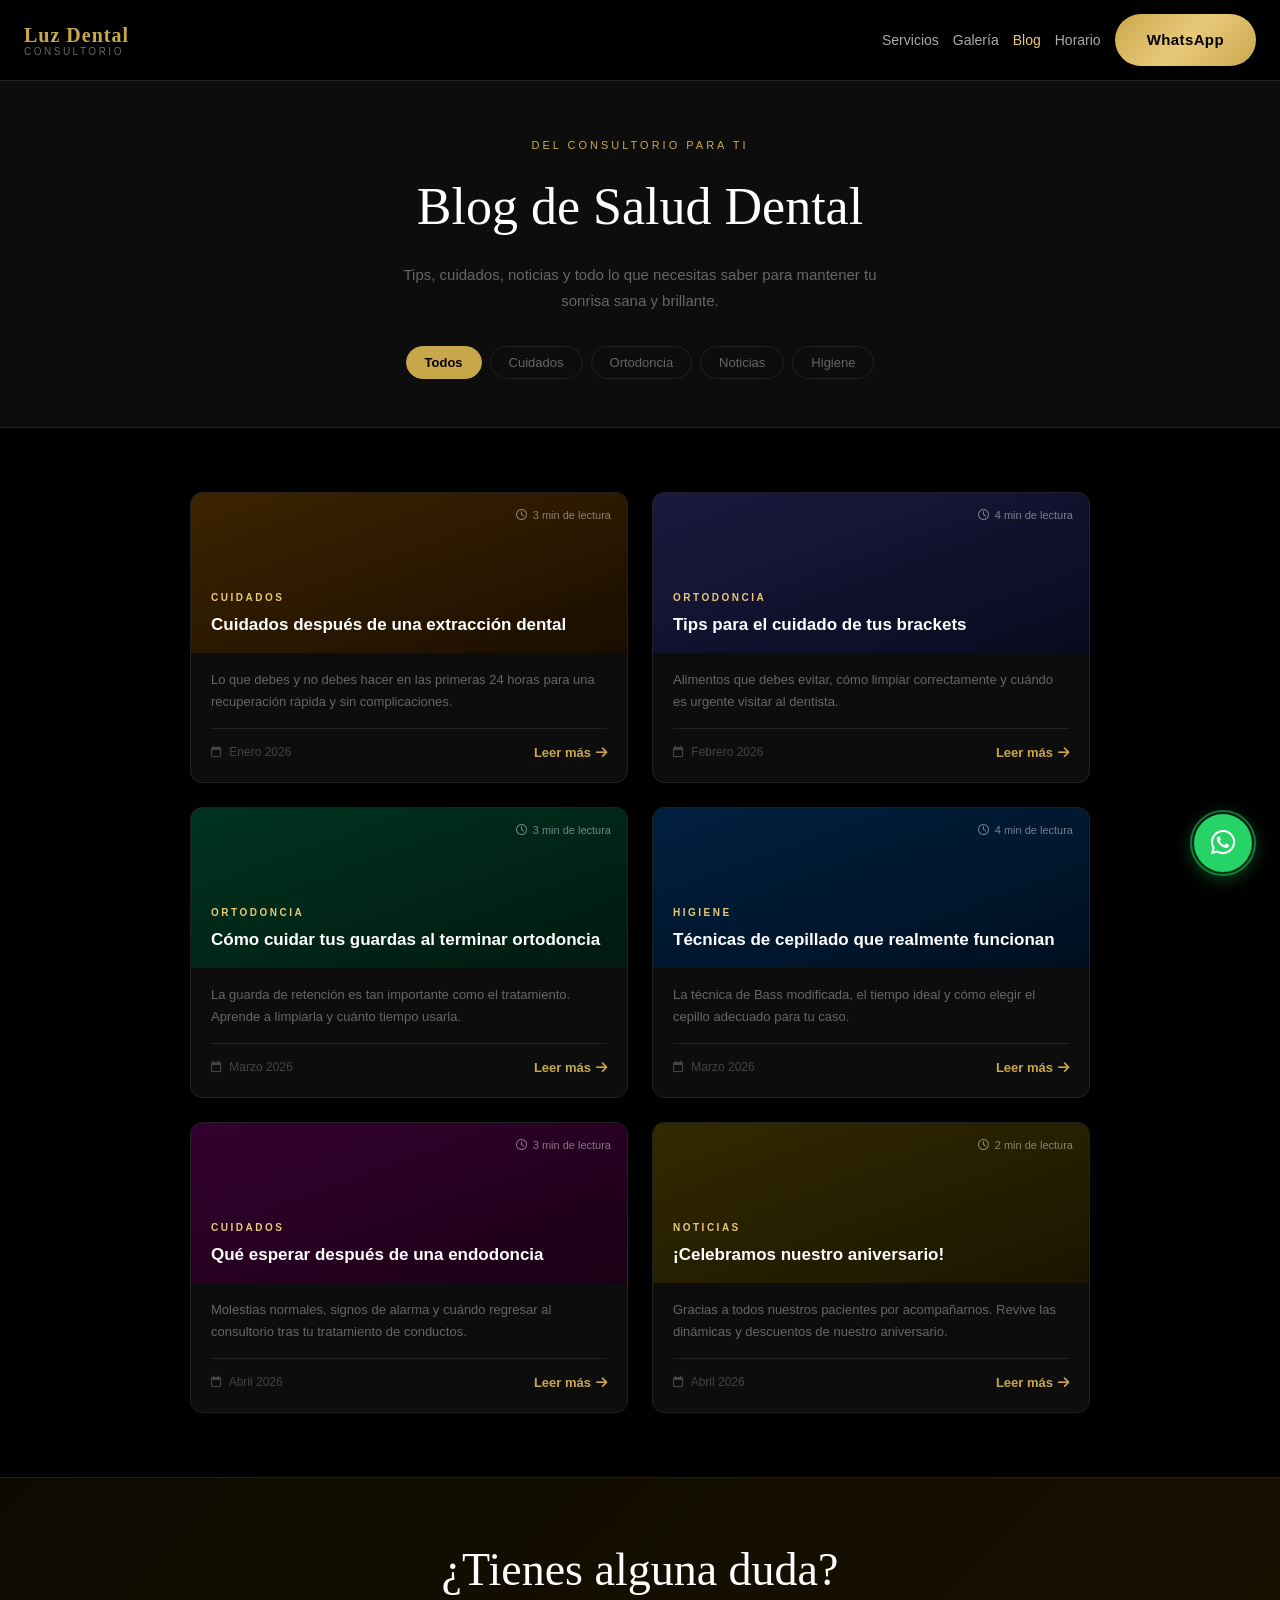
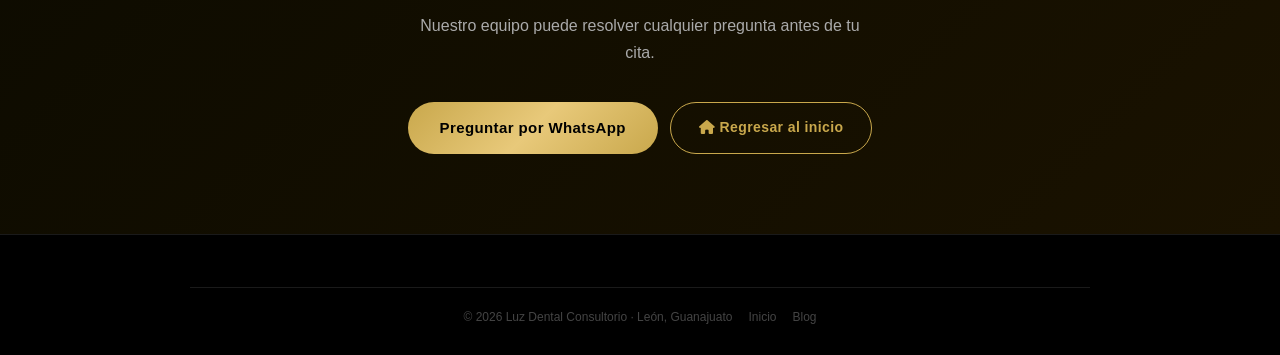
==== blog/index.html @ b34ccb4d "Se agrega nueva seccion de blog e imagenes en los servicios" ====
<!DOCTYPE html>
<html lang="es">
<head>
  <meta charset="UTF-8" />
  <meta name="viewport" content="width=device-width, initial-scale=1.0" />
  <meta name="description" content="Blog de Luz Dental — Tips de salud bucal, cuidados post-tratamiento, ortodoncia y más." />
  <title>Blog | Luz Dental Consultorio</title>
  <link rel="stylesheet" href="https://cdnjs.cloudflare.com/ajax/libs/font-awesome/6.5.1/css/all.min.css" crossorigin="anonymous" referrerpolicy="no-referrer" />
  <link rel="stylesheet" href="../css/variables.css" />
  <link rel="stylesheet" href="../css/navbar.css" />
  <link rel="stylesheet" href="../css/sections.css" />
  <link rel="stylesheet" href="blog.css" />
</head>
<body>

<!-- ============================================================
     MODAL DE ARTÍCULO COMPLETO
     ============================================================ -->
<div class="article-modal hidden" id="article-modal" role="dialog" aria-modal="true" aria-labelledby="modal-title">
  <div class="article-modal__backdrop" id="modal-backdrop"></div>
  <div class="article-modal__box">
    <button class="article-modal__close" id="modal-close" aria-label="Cerrar artículo">
      <i class="fa-solid fa-xmark"></i>
    </button>
    <div class="article-modal__thumb" id="modal-thumb"></div>
    <div class="article-modal__body">
      <span class="article-modal__tag" id="modal-tag"></span>
      <h2 class="article-modal__title" id="modal-title"></h2>
      <p class="article-modal__date" id="modal-date"></p>
      <div class="article-modal__content" id="modal-content"></div>
      <div class="article-modal__cta">
        <a class="btn-gold" href="https://wa.me/524772163979" target="_blank" rel="noopener noreferrer">
          <i class="fa-brands fa-whatsapp"></i> Agendar cita
        </a>
      </div>
    </div>
  </div>
</div>

<!-- Burbuja WhatsApp -->
<a class="whatsapp-bubble" href="https://wa.me/524772163979" target="_blank" rel="noopener noreferrer" aria-label="WhatsApp">
  <i class="fa-brands fa-whatsapp"></i>
</a>

<!-- NAVBAR -->
<header>
  <nav class="navbar" role="navigation" aria-label="Menú principal">
    <a class="navbar__brand" href="../index.html" aria-label="Luz Dental - Inicio">
      <div class="navbar__brand-text">
        <span class="navbar__brand-name">Luz Dental</span>
        <span class="navbar__brand-sub">Consultorio</span>
      </div>
    </a>
    <div class="navbar__actions">
      <button class="navbar__burger" id="burger" aria-controls="navbar-menu" aria-expanded="false" aria-label="Abrir menú">
        <span></span><span></span><span></span>
      </button>
      <div class="navbar__menu" id="navbar-menu" role="list">
        <a href="../index.html#servicios" role="listitem">Servicios</a>
        <a href="../index.html#galeria"   role="listitem">Galería</a>
        <a href="."                       role="listitem" aria-current="page">Blog</a>
        <a href="../index.html#horario"   role="listitem">Horario</a>
        <a class="btn-gold" href="https://wa.me/524772163979" target="_blank" rel="noopener noreferrer" role="listitem">WhatsApp</a>
      </div>
    </div>
  </nav>
</header>

<main>

  <!-- Hero del blog -->
  <section class="blog-hero">
    <div class="container">
      <span class="section-label">Del consultorio para ti</span>
      <h1 class="blog-hero__title">Blog de Salud Dental</h1>
      <p class="blog-hero__desc">Tips, cuidados, noticias y todo lo que necesitas saber para mantener tu sonrisa sana y brillante.</p>
      <div class="blog-filters" role="list" aria-label="Filtrar por categoría">
        <button class="filter-btn active" data-filter="all"       role="listitem">Todos</button>
        <button class="filter-btn"        data-filter="cuidados"  role="listitem">Cuidados</button>
        <button class="filter-btn"        data-filter="ortodoncia" role="listitem">Ortodoncia</button>
        <button class="filter-btn"        data-filter="noticias"  role="listitem">Noticias</button>
        <button class="filter-btn"        data-filter="higiene"   role="listitem">Higiene</button>
      </div>
    </div>
  </section>

  <!-- Grid de artículos -->
  <section class="blog-main" aria-label="Artículos del blog">
    <div class="container">
      <div class="blog-grid" id="blog-grid">

        <!-- =====================================================
             ARTÍCULO 1 — Extracción dental
             ===================================================== -->
        <article class="blog-post-card reveal" data-category="cuidados"
          data-title="Cuidados después de una extracción dental"
          data-tag="Cuidados"
          data-date="Enero 2026"
          data-thumb="extraccion"
          data-content="
            <h3>Las primeras 24 horas son clave</h3>
            <p>Después de una extracción dental, tu cuerpo forma un coágulo en el alvéolo (el hueco que deja el diente). Ese coágulo es esencial para una buena cicatrización — protegerlo es tu prioridad.</p>

            <h3>✅ Lo que SÍ debes hacer</h3>
            <ul>
              <li>Muerde la gasa que te dio el dentista durante <strong>30–45 minutos</strong> con presión constante.</li>
              <li>Aplica hielo envuelto en tela en la mejilla: <strong>15 min sí, 15 min no</strong>, durante las primeras 2 horas.</li>
              <li>Come alimentos suaves y fríos: yogur, helado, puré, gelatina.</li>
              <li>Toma los medicamentos indicados aunque no sientas dolor todavía.</li>
              <li>Descansa el día de la extracción — evita actividad física intensa.</li>
            </ul>

            <h3>❌ Lo que NO debes hacer</h3>
            <ul>
              <li><strong>No uses popote</strong> — la succión puede desprender el coágulo.</li>
              <li>No enjuagues fuerte ni escupas con fuerza las primeras 24 h.</li>
              <li>No fumes — el tabaco interfiere con la cicatrización y puede causar alveolitis.</li>
              <li>No comas alimentos calientes, duros o picantes el primer día.</li>
              <li>No toques la herida con la lengua ni con los dedos.</li>
            </ul>

            <h3>⚠️ Señales de alarma</h3>
            <p>Regresa al consultorio si presentas: dolor intenso que aumenta después del 3.er día, sangrado que no cede, fiebre, mal sabor persistente o hinchazón que empeora. Puede ser una <em>alveolitis</em> — tratable fácilmente si se atiende a tiempo.</p>

            <h3>¿Cuándo sana por completo?</h3>
            <p>La encía cierra visualmente en <strong>1–2 semanas</strong>. El hueso se regenera completamente en <strong>3–6 meses</strong>. Durante ese tiempo es ideal planear la colocación de un implante si es necesario.</p>
          "
        >
          <div class="blog-post-card__thumb blog-thumb--extraccion">
            <span class="blog-thumb__read-time"><i class="fa-regular fa-clock"></i> 3 min de lectura</span>
          <span class="blog-thumb__category">Cuidados</span>
          <h2 class="blog-thumb__title">Cuidados después de una extracción dental</h2>
        </div>
          <div class="blog-post-card__body">
            <span class="blog-post-card__tag">Cuidados</span>
            <h2 class="blog-post-card__title">Cuidados después de una extracción dental</h2>
            <p class="blog-post-card__excerpt">Lo que debes y no debes hacer en las primeras 24 horas para una recuperación rápida y sin complicaciones.</p>
            <div class="blog-post-card__footer">
              <span class="blog-post-card__date"><i class="fa-regular fa-calendar"></i> Enero 2026</span>
              <button class="blog-read-btn">Leer más <i class="fa-solid fa-arrow-right"></i></button>
            </div>
          </div>
        </article>

        <!-- =====================================================
             ARTÍCULO 2 — Brackets
             ===================================================== -->
        <article class="blog-post-card reveal" data-category="ortodoncia"
          data-title="Tips para el cuidado de tus brackets"
          data-tag="Ortodoncia"
          data-date="Febrero 2026"
          data-thumb="brackets"
          data-content="
            <h3>Tu ortodoncia avanza bien si cuidas tus brackets</h3>
            <p>Los brackets trabajan 24 horas al día moviéndote los dientes. Pero para que ese movimiento sea eficaz — y termine a tiempo — necesitan que los cuides correctamente.</p>

            <h3>🍎 Alimentos que debes evitar</h3>
            <ul>
              <li><strong>Duros:</strong> manzana entera, zanahoria cruda, nueces, hielo, palomitas.</li>
              <li><strong>Pegajosos:</strong> chicle, caramelo masticable, toffee, dulce de leche.</li>
              <li><strong>Muy crujientes:</strong> tostadas, nachos, galletas duras.</li>
            </ul>
            <p>La regla sencilla: si tienes que morder con fuerza o masticar mucho, córtalo en trozos pequeños o evítalo.</p>

            <h3>🪥 Cómo limpiar correctamente</h3>
            <ul>
              <li>Cepilla <strong>después de cada comida</strong> — no solo en las mañanas y noches.</li>
              <li>Usa cepillo de ortodoncia con cabezal en V o cepillo unipenacho para los espacios entre bracket y encía.</li>
              <li>El hilo dental con pasahilo o el irrigador oral (tipo Waterpik) son esenciales — el hilo normal no llega bien.</li>
              <li>Enjuague con flúor antes de dormir.</li>
            </ul>

            <h3>🚨 Cuándo llamar al consultorio</h3>
            <ul>
              <li>Se te despegó un bracket o se cortó un arco.</li>
              <li>El arco está rozando la mejilla o la lengua (pueden ponerte cera dental mientras).</li>
              <li>Sientes un dolor que no cede después de 3–4 días de ajuste.</li>
              <li>Un diente se mueve más rápido o en dirección extraña.</li>
            </ul>

            <h3>📅 Frecuencia de citas</h3>
            <p>Las citas de ajuste son cada <strong>4–6 semanas</strong> generalmente. No las pospongas — cada cita perdida puede alargar tu tratamiento.</p>
          "
        >
          <div class="blog-post-card__thumb blog-thumb--brackets">
            <span class="blog-thumb__read-time"><i class="fa-regular fa-clock"></i> 4 min de lectura</span>
          <span class="blog-thumb__category">Ortodoncia</span>
          <h2 class="blog-thumb__title">Tips para el cuidado de tus brackets</h2>
        </div>
          <div class="blog-post-card__body">
            <span class="blog-post-card__tag">Ortodoncia</span>
            <h2 class="blog-post-card__title">Tips para el cuidado de tus brackets</h2>
            <p class="blog-post-card__excerpt">Alimentos que debes evitar, cómo limpiar correctamente y cuándo es urgente visitar al dentista.</p>
            <div class="blog-post-card__footer">
              <span class="blog-post-card__date"><i class="fa-regular fa-calendar"></i> Febrero 2026</span>
              <button class="blog-read-btn">Leer más <i class="fa-solid fa-arrow-right"></i></button>
            </div>
          </div>
        </article>

        <!-- =====================================================
             ARTÍCULO 3 — Guardas
             ===================================================== -->
        <article class="blog-post-card reveal" data-category="ortodoncia"
          data-title="Cómo cuidar tus guardas al terminar ortodoncia"
          data-tag="Ortodoncia"
          data-date="Marzo 2026"
          data-thumb="guardas"
          data-content="
            <h3>¿Por qué la guarda es tan importante?</h3>
            <p>Al terminar tu ortodoncia, los dientes todavía <em>quieren</em> regresar a su posición original. La guarda de retención es lo que evita ese movimiento. Sin ella, parte del tratamiento puede perderse en meses.</p>

            <h3>¿Cuánto tiempo debo usarla?</h3>
            <ul>
              <li><strong>Primeros 6 meses:</strong> úsala todo el día y toda la noche. Solo quítala para comer y cepillarte.</li>
              <li><strong>Meses 6–12:</strong> solo por las noches.</li>
              <li><strong>De ahí en adelante:</strong> muchos dentistas recomiendan usarla de noche indefinidamente.</li>
            </ul>

            <h3>🧼 Cómo limpiarla correctamente</h3>
            <ul>
              <li>Enjuágala con agua fría cada vez que te la quites.</li>
              <li>Cepíllala con cepillo suave y jabón neutro (no pasta dental — raspa el acrílico).</li>
              <li>Una vez a la semana, déjala en remojo 10 minutos con pastilla limpiadora para retenedores.</li>
              <li>Guárdala siempre en su estuche — nunca envuelta en servilleta.</li>
            </ul>

            <h3>⚠️ Señales de que necesita revisión</h3>
            <ul>
              <li>Sientes que aprieta diferente o ya no entra bien — puede indicar movimiento dental.</li>
              <li>Tiene grietas, está deformada o huele mal a pesar de limpiarla.</li>
              <li>Te causa dolor o llagas.</li>
            </ul>

            <h3>¿Cada cuánto se cambia?</h3>
            <p>Una guarda bien cuidada dura entre <strong>2 y 5 años</strong>. Si la usas correctamente y la limpias bien, no debería dañarse pronto. Trae tu guarda a cada revisión para que el dentista la evalúe.</p>
          "
        >
          <div class="blog-post-card__thumb blog-thumb--guardas">
            <span class="blog-thumb__read-time"><i class="fa-regular fa-clock"></i> 3 min de lectura</span>
          <span class="blog-thumb__category">Ortodoncia</span>
          <h2 class="blog-thumb__title">Cómo cuidar tus guardas al terminar ortodoncia</h2>
        </div>
          <div class="blog-post-card__body">
            <span class="blog-post-card__tag">Ortodoncia</span>
            <h2 class="blog-post-card__title">Cómo cuidar tus guardas al terminar ortodoncia</h2>
            <p class="blog-post-card__excerpt">La guarda de retención es tan importante como el tratamiento. Aprende a limpiarla y cuánto tiempo usarla.</p>
            <div class="blog-post-card__footer">
              <span class="blog-post-card__date"><i class="fa-regular fa-calendar"></i> Marzo 2026</span>
              <button class="blog-read-btn">Leer más <i class="fa-solid fa-arrow-right"></i></button>
            </div>
          </div>
        </article>

        <!-- =====================================================
             ARTÍCULO 4 — Cepillado
             ===================================================== -->
        <article class="blog-post-card reveal" data-category="higiene"
          data-title="Técnicas de cepillado que realmente funcionan"
          data-tag="Higiene"
          data-date="Marzo 2026"
          data-thumb="cepillado"
          data-content="
            <h3>No es cuánto, sino cómo</h3>
            <p>La mayoría de las personas se cepilla demasiado fuerte y demasiado rápido. Eso desgasta el esmalte y la encía sin limpiar donde más importa. Aquí la técnica que recomiendan los especialistas:</p>

            <h3>🦷 Técnica de Bass modificada (la más recomendada)</h3>
            <ol>
              <li>Coloca el cepillo en un <strong>ángulo de 45°</strong> hacia la encía.</li>
              <li>Haz movimientos <strong>circulares pequeños</strong> de 2–3 dientes a la vez.</li>
              <li>Luego barre hacia el borde del diente (de la encía hacia fuera).</li>
              <li>Cepilla también la superficie de masticación con movimientos de atrás hacia adelante.</li>
              <li>No olvides la cara interna de los dientes frontales — usa el talón del cepillo vertical.</li>
              <li>Termina con la lengua.</li>
            </ol>

            <h3>⏱️ Cuánto tiempo</h3>
            <p><strong>2 minutos mínimo</strong> — divide en cuatro cuadrantes de 30 segundos. Un temporizador o un cepillo eléctrico con sensor te ayuda a cumplirlo sin pensarlo.</p>

            <h3>🛒 Qué cepillo elegir</h3>
            <ul>
              <li><strong>Cerdas suaves o extrasuaves</strong> — las medianas y duras lastiman la encía.</li>
              <li>Cabezal pequeño — llega mejor a los molares traseros.</li>
              <li>Eléctrico oscilante: estudios muestran hasta 21% más placa removida vs manual.</li>
              <li>Cambia el cepillo cada <strong>3 meses</strong> o cuando las cerdas se doblen.</li>
            </ul>

            <h3>💡 Extras que marcan la diferencia</h3>
            <ul>
              <li>Hilo dental <strong>antes</strong> de cepillarte — no después.</li>
              <li>Enjuague con flúor por la noche, no comas ni bebas agua por 30 min.</li>
              <li>Limpiador de lengua diariamente — elimina bacterias que causan mal aliento.</li>
            </ul>
          "
        >
          <div class="blog-post-card__thumb blog-thumb--cepillado">
            <span class="blog-thumb__read-time"><i class="fa-regular fa-clock"></i> 4 min de lectura</span>
          <span class="blog-thumb__category">Higiene</span>
          <h2 class="blog-thumb__title">Técnicas de cepillado que realmente funcionan</h2>
        </div>
          <div class="blog-post-card__body">
            <span class="blog-post-card__tag">Higiene</span>
            <h2 class="blog-post-card__title">Técnicas de cepillado que realmente funcionan</h2>
            <p class="blog-post-card__excerpt">La técnica de Bass modificada, el tiempo ideal y cómo elegir el cepillo adecuado para tu caso.</p>
            <div class="blog-post-card__footer">
              <span class="blog-post-card__date"><i class="fa-regular fa-calendar"></i> Marzo 2026</span>
              <button class="blog-read-btn">Leer más <i class="fa-solid fa-arrow-right"></i></button>
            </div>
          </div>
        </article>

        <!-- =====================================================
             ARTÍCULO 5 — Endodoncia
             ===================================================== -->
        <article class="blog-post-card reveal" data-category="cuidados"
          data-title="Qué esperar después de una endodoncia"
          data-tag="Cuidados"
          data-date="Abril 2026"
          data-thumb="endodoncia"
          data-content="
            <h3>La endodoncia ya no duele como antes</h3>
            <p>Gracias a la anestesia moderna y las técnicas actuales, la endodoncia en sí es indolora. El malestar que sientes es <em>después</em> del procedimiento, mientras el tejido sana — y eso es completamente normal.</p>

            <h3>¿Qué es normal sentir?</h3>
            <ul>
              <li>Sensibilidad o dolor leve al morder durante <strong>2–5 días</strong>.</li>
              <li>Inflamación ligera en la encía alrededor del diente.</li>
              <li>El diente puede sentirse diferente al morder — normal mientras se recupera.</li>
            </ul>
            <p>Estos síntomas mejoran gradualmente. Un analgésico como ibuprofeno o paracetamol suele ser suficiente.</p>

            <h3>⚠️ Señales que requieren atención</h3>
            <ul>
              <li>Dolor <strong>intenso que aumenta</strong> después del 3.er día (no disminuye).</li>
              <li>Fiebre mayor a 38°C.</li>
              <li>Hinchazón visible en la cara o cuello.</li>
              <li>El diente se mueve o sientes que la corona o temporal se soltó.</li>
            </ul>

            <h3>🍽️ Qué comer y qué evitar</h3>
            <ul>
              <li>Los primeros 2 días: alimentos suaves, templados o fríos. Evita masticar del lado tratado.</li>
              <li>Evita alimentos muy duros hasta que el diente tenga su corona definitiva.</li>
            </ul>

            <h3>El paso siguiente: la corona</h3>
            <p>Un diente con endodoncia pierde humedad y se vuelve más frágil. Por eso, en la mayoría de los casos, se recomienda colocar una <strong>corona de zirconia o porcelana</strong> para protegerlo y devolver su función completa. No lo pospongas — es la inversión que protege tu inversión.</p>
          "
        >
          <div class="blog-post-card__thumb blog-thumb--endodoncia">
            <span class="blog-thumb__read-time"><i class="fa-regular fa-clock"></i> 3 min de lectura</span>
          <span class="blog-thumb__category">Cuidados</span>
          <h2 class="blog-thumb__title">Qué esperar después de una endodoncia</h2>
        </div>
          <div class="blog-post-card__body">
            <span class="blog-post-card__tag">Cuidados</span>
            <h2 class="blog-post-card__title">Qué esperar después de una endodoncia</h2>
            <p class="blog-post-card__excerpt">Molestias normales, signos de alarma y cuándo regresar al consultorio tras tu tratamiento de conductos.</p>
            <div class="blog-post-card__footer">
              <span class="blog-post-card__date"><i class="fa-regular fa-calendar"></i> Abril 2026</span>
              <button class="blog-read-btn">Leer más <i class="fa-solid fa-arrow-right"></i></button>
            </div>
          </div>
        </article>

        <!-- =====================================================
             ARTÍCULO 6 — Aniversario
             ===================================================== -->
        <article class="blog-post-card reveal" data-category="noticias"
          data-title="¡Celebramos nuestro aniversario!"
          data-tag="Noticias"
          data-date="Abril 2026"
          data-thumb="aniversario"
          data-content="
            <h3>Un año llenos de sonrisas</h3>
            <p>Este año celebramos un aniversario más de Luz Dental Consultorio. Y no lo celebramos solos — lo celebramos con los pacientes que han confiado en nosotros para cuidar su salud bucal.</p>

            <h3>🎉 Las dinámicas del aniversario</h3>
            <ul>
              <li><strong>Sorteo en redes sociales:</strong> los participantes que compartieron nuestra publicación participaron en un kit de higiene dental y una consulta gratuita.</li>
              <li><strong>Foto del antes y después:</strong> pacientes que compartieron su transformación con nosotros recibieron un descuento en su próxima visita.</li>
              <li><strong>Trivia dental en Instagram Stories:</strong> preguntas de salud bucal con premios para los más rápidos.</li>
            </ul>

            <h3>💛 Descuentos especiales del aniversario</h3>
            <ul>
              <li>20% de descuento en blanqueamiento dental ese fin de semana.</li>
              <li>Consulta de revisión sin costo con cualquier tratamiento programado.</li>
              <li>Descuento especial para pacientes que referían a un amigo o familiar.</li>
            </ul>

            <h3>Gracias por estar aquí</h3>
            <p>Cada sonrisa que hemos transformado nos recuerda por qué hacemos lo que hacemos. Seguimos comprometidos con ofrecerte la mejor atención dental, con tecnología de punta, en un ambiente donde te sientas seguro y en confianza.</p>
            <p>¡Sigamos celebrando juntos muchos años más! 🦷✨</p>
          "
        >
          <div class="blog-post-card__thumb blog-thumb--aniversario">
            <span class="blog-thumb__read-time"><i class="fa-regular fa-clock"></i> 2 min de lectura</span>
          <span class="blog-thumb__category">Noticias</span>
          <h2 class="blog-thumb__title">¡Celebramos nuestro aniversario!</h2>
        </div>
          <div class="blog-post-card__body">
            <span class="blog-post-card__tag">Noticias</span>
            <h2 class="blog-post-card__title">¡Celebramos nuestro aniversario!</h2>
            <p class="blog-post-card__excerpt">Gracias a todos nuestros pacientes por acompañarnos. Revive las dinámicas y descuentos de nuestro aniversario.</p>
            <div class="blog-post-card__footer">
              <span class="blog-post-card__date"><i class="fa-regular fa-calendar"></i> Abril 2026</span>
              <button class="blog-read-btn">Leer más <i class="fa-solid fa-arrow-right"></i></button>
            </div>
          </div>
        </article>

      </div>

      <p class="blog-empty hidden" id="blog-empty">
        <i class="fa-solid fa-magnifying-glass"></i> No hay artículos en esta categoría aún.
      </p>

    </div>
  </section>

  <!-- CTA -->
  <section class="cta" aria-labelledby="blog-cta-title">
    <div class="container">
      <h2 class="cta__title" id="blog-cta-title">¿Tienes alguna duda?</h2>
      <p class="cta__desc">Nuestro equipo puede resolver cualquier pregunta antes de tu cita.</p>
      <div class="cta__buttons">
        <a class="btn-gold" href="https://wa.me/524772163979" target="_blank" rel="noopener noreferrer">Preguntar por WhatsApp</a>
        <a class="btn-outline" href="../index.html"><i class="fa-solid fa-house"></i> Regresar al inicio</a>
      </div>
    </div>
  </section>

</main>

<footer class="footer" role="contentinfo">
  <div class="container">
    <div class="footer__bottom">
      <span>© 2026 Luz Dental Consultorio · León, Guanajuato</span>
      <a href="../index.html">Inicio</a>
      <a href=".">Blog</a>
    </div>
  </div>
</footer>

<script src="../js/main.js"></script>
<script src="blog.js"></script>
</body>
</html>
---- css/variables.css ----
/* ============================================================
   variables.css — Colores, fuentes y estilos base de Luz Dental
   Para cambiar el tema, empieza aquí.
   ============================================================ */

:root {
  /* Paleta de colores */
  --color-black:      #000000;
  --color-black-soft: #0d0d0d;
  --color-black-card: #111111;
  --color-border:     #222222;
  --color-border-sub: #1a1a1a;

  --color-gold:       #C9A84C;
  --color-gold-light: #E8C97A;
  --color-gold-dim:   #a07c30;

  --color-text-primary:   #ffffff;
  --color-text-secondary: #aaaaaa;
  --color-text-muted:     #666666;
  --color-text-faint:     #444444;

  /* Tipografía */
  --font-serif: 'Georgia', 'Times New Roman', serif;
  --font-sans:  'Helvetica Neue', Arial, sans-serif;

  /* Espaciado base */
  --section-padding: 64px 24px;
  --container-max:   900px;

  /* Bordes */
  --radius-sm: 8px;
  --radius-md: 12px;
  --radius-lg: 16px;
  --radius-pill: 50px;
}

/* ---- Reset mínimo ---- */
*, *::before, *::after {
  margin: 0;
  padding: 0;
  box-sizing: border-box;
}

/* ---- Reset global de links — elimina azul/morado del navegador ---- */
a {
  color: inherit;
  text-decoration: none;
}

a:visited {
  color: inherit;
}

html {
  scroll-behavior: smooth;
}

body {
  background-color: var(--color-black);
  color: var(--color-text-primary);
  font-family: var(--font-sans);
  font-size: 16px;
  line-height: 1.6;
  -webkit-font-smoothing: antialiased;
}

/* ---- Contenedor global ---- */
.container {
  max-width: var(--container-max);
  margin: 0 auto;
  width: 100%;
}

/* ---- Botones ---- */
.btn-gold {
  display: inline-block;
  background: linear-gradient(135deg, var(--color-gold), var(--color-gold-light), var(--color-gold));
  color: #000;
  font-family: var(--font-sans);
  font-weight: 700;
  font-size: 15px;
  padding: 14px 32px;
  border-radius: var(--radius-pill);
  text-decoration: none;
  border: none;
  cursor: pointer;
  letter-spacing: 0.4px;
  transition: opacity 0.2s ease, transform 0.15s ease;
}
.btn-gold:hover  { opacity: 0.88; transform: translateY(-1px); }
.btn-gold:active { transform: scale(0.97); }

.btn-outline {
  display: inline-block;
  background: transparent;
  color: var(--color-gold);
  font-family: var(--font-sans);
  font-weight: 600;
  font-size: 14px;
  padding: 13px 28px;
  border-radius: var(--radius-pill);
  border: 1.5px solid var(--color-gold);
  text-decoration: none;
  cursor: pointer;
  letter-spacing: 0.4px;
  transition: background 0.2s ease, color 0.2s ease;
}
.btn-outline:hover { background: var(--color-gold); color: #000; }

/* ---- Utilidades compartidas ---- */
.section-label {
  display: block;
  font-size: 11px;
  letter-spacing: 3px;
  text-transform: uppercase;
  color: var(--color-gold);
  margin-bottom: 8px;
}

.section-title {
  font-family: var(--font-serif);
  font-size: clamp(26px, 4.5vw, 40px);
  font-weight: 400;
  color: var(--color-text-primary);
  line-height: 1.2;
  margin-bottom: 8px;
}

.gold-divider {
  width: 56px;
  height: 2px;
  background: linear-gradient(90deg, var(--color-gold), var(--color-gold-light));
  margin: 14px auto 0;
}

.stars {
  color: var(--color-gold-light);
  font-size: 18px;
  letter-spacing: 3px;
}

/* ---- Font Awesome helper ---- */
.fa-icon {
  font-size: 22px;
  color: var(--color-gold);
}

/* ---- Animación reveal (activada por JS) ---- */
.reveal {
  opacity: 0;
  transform: translateY(24px);
  transition: opacity 0.55s ease, transform 0.55s ease;
}
.reveal.visible {
  opacity: 1;
  transform: none;
}
---- css/navbar.css ----
/* ============================================================
   navbar.css — Barra de navegación superior
   ============================================================ */

.navbar {
  position: sticky;
  top: 0;
  z-index: 100;
  background: var(--color-black);
  border-bottom: 1px solid var(--color-border);
  padding: 14px 24px;
  display: flex;
  align-items: center;
  justify-content: space-between;
  gap: 16px;
}

/* Logo / marca */
.navbar__brand {
  display: flex;
  align-items: center;
  gap: 10px;
  text-decoration: none;
}

.navbar__brand-text {
  display: flex;
  flex-direction: column;
  line-height: 1.1;
}

.navbar__brand-name {
  font-family: var(--font-serif);
  font-size: 20px;
  font-weight: 700;
  color: var(--color-gold);
  letter-spacing: 1px;
}

.navbar__brand-sub {
  font-family: var(--font-sans);
  font-size: 10px;
  font-weight: 400;
  color: var(--color-text-muted);
  letter-spacing: 2.5px;
  text-transform: uppercase;
}

/* Acciones de la derecha */
.navbar__actions {
  display: flex;
  align-items: center;
  gap: 14px;
}

.navbar__phone {
  color: var(--color-gold);
  text-decoration: none;
  font-size: 13px;
  font-weight: 500;
  white-space: nowrap;
}

.navbar__phone:hover {
  color: var(--color-gold-light);
}

/* Links del menú — blanco con hover dorado, sin subrayado ni morado */
.navbar__menu a:not(.btn-gold) {
  color: var(--color-text-secondary);
  font-size: 14px;
  font-weight: 400;
  text-decoration: none;
  transition: color 0.2s ease;
  white-space: nowrap;
}

.navbar__menu a:not(.btn-gold):hover,
.navbar__menu a:not(.btn-gold)[aria-current="page"] {
  color: var(--color-gold-light);
}

/* Burger (visible solo en móvil) */
.navbar__burger {
  display: none;
  flex-direction: column;
  justify-content: center;
  gap: 5px;
  width: 28px;
  height: 28px;
  background: none;
  border: none;
  cursor: pointer;
  padding: 0;
}

.navbar__burger span {
  display: block;
  height: 2px;
  background: var(--color-gold);
  border-radius: 2px;
  transition: transform 0.25s ease, opacity 0.25s ease;
}

/* Burger abierto — anima a X */
.navbar__burger.open span:nth-child(1) { transform: translateY(7px) rotate(45deg); }
.navbar__burger.open span:nth-child(2) { opacity: 0; }
.navbar__burger.open span:nth-child(3) { transform: translateY(-7px) rotate(-45deg); }

/* Menú desplegable móvil */
.navbar__menu {
  display: flex;
  align-items: center;
  gap: 14px;
}

/* ---- Responsive ---- */
@media (max-width: 600px) {
  .navbar__phone { display: none; }

  .navbar__burger { display: flex; }

  .navbar__menu {
    display: none;
    position: absolute;
    top: 100%;
    left: 0;
    right: 0;
    background: var(--color-black-card);
    border-bottom: 1px solid var(--color-border);
    flex-direction: column;
    padding: 20px 24px;
    gap: 12px;
    align-items: flex-start;
  }

  .navbar__menu.open { display: flex; }

  .navbar__menu .btn-gold { width: 100%; text-align: center; }

  .navbar__menu .navbar__phone {
    display: block;
    font-size: 15px;
    color: var(--color-text-secondary);
  }
}
---- css/sections.css ----
/* ============================================================
   sections.css — Servicios, nosotros, testimonios,
                  galería, horario, CTA, footer
   ============================================================ */

/* ---- Encabezado de sección compartido ---- */
.section-header {
  text-align: center;
  margin-bottom: 44px;
}

/* ============================================================
   SERVICIOS — tarjetas con imagen
   ============================================================ */
.services {
  background: var(--color-black);
  padding: var(--section-padding);
}

.services__desc {
  font-size: 15px;
  color: var(--color-text-muted);
  max-width: 480px;
  margin: 16px auto 0;
  line-height: 1.75;
}

.services__grid {
  display: grid;
  grid-template-columns: repeat(auto-fit, minmax(260px, 1fr));
  gap: 20px;
}

/* Tarjeta con imagen de fondo */
.service-card {
  position: relative;
  border-radius: var(--radius-md);
  overflow: hidden;
  height: 220px;
  cursor: default;
}

.service-card__img {
  position: absolute;
  inset: 0;
  width: 100%;
  height: 100%;
  object-fit: cover;
  transition: transform 0.4s ease;
  display: block;
}

.service-card:hover .service-card__img {
  transform: scale(1.06);
}

/* Degradado oscuro sobre la imagen */
.service-card__overlay {
  position: absolute;
  inset: 0;
  background: linear-gradient(
    to top,
    rgba(0,0,0,0.88) 0%,
    rgba(0,0,0,0.45) 55%,
    rgba(0,0,0,0.15) 100%
  );
  transition: background 0.3s ease;
}

.service-card:hover .service-card__overlay {
  background: linear-gradient(
    to top,
    rgba(0,0,0,0.92) 0%,
    rgba(0,0,0,0.6) 60%,
    rgba(0,0,0,0.25) 100%
  );
}

/* Contenido sobre la imagen */
.service-card__body {
  position: absolute;
  bottom: 0;
  left: 0;
  right: 0;
  padding: 20px;
  z-index: 2;
}

.service-card__icon {
  font-size: 22px;
  color: var(--color-gold);
  margin-bottom: 8px;
  display: block;
}

.service-card__title {
  font-size: 16px;
  font-weight: 700;
  color: #fff;
  margin-bottom: 6px;
}

.service-card__desc {
  font-size: 13px;
  color: rgba(255,255,255,0.72);
  line-height: 1.55;
  max-height: 0;
  overflow: hidden;
  transition: max-height 0.35s ease, opacity 0.3s ease;
  opacity: 0;
}

.service-card:hover .service-card__desc {
  max-height: 60px;
  opacity: 1;
}

/* Borde dorado arriba al hover */
.service-card::before {
  content: '';
  position: absolute;
  top: 0;
  left: 0;
  right: 0;
  height: 2px;
  background: linear-gradient(90deg, var(--color-gold), var(--color-gold-light));
  z-index: 3;
  transform: scaleX(0);
  transition: transform 0.3s ease;
}

.service-card:hover::before {
  transform: scaleX(1);
}

.services__footer {
  text-align: center;
  margin-top: 40px;
}

/* ============================================================
   POR QUÉ ELEGIRNOS
   ============================================================ */
.about {
  background: var(--color-black-soft);
  padding: var(--section-padding);
  border-top: 0.5px solid var(--color-border-sub);
}

.about__grid {
  display: grid;
  grid-template-columns: repeat(auto-fit, minmax(200px, 1fr));
  gap: 28px;
  margin-top: 44px;
}

.about-item {
  text-align: center;
  padding: 16px;
}

.about-item__icon {
  width: 56px;
  height: 56px;
  border-radius: 50%;
  border: 1.5px solid var(--color-gold);
  display: flex;
  align-items: center;
  justify-content: center;
  font-size: 20px;
  color: var(--color-gold);
  margin: 0 auto 16px;
}

.about-item__title {
  font-size: 15px;
  font-weight: 600;
  color: var(--color-gold-light);
  margin-bottom: 8px;
}

.about-item__desc {
  font-size: 13px;
  color: var(--color-text-muted);
  line-height: 1.65;
}

/* ============================================================
   GALERÍA DE FOTOS
   ============================================================ */
.gallery {
  background: var(--color-black-card);
  padding: var(--section-padding);
  border-top: 0.5px solid var(--color-border-sub);
}

.gallery__grid {
  display: grid;
  grid-template-columns: repeat(12, 1fr);
  grid-template-rows: 240px 240px;
  gap: 10px;
}

.gallery__item--large  { grid-column: span 5; grid-row: span 2; }
.gallery__item--wide   { grid-column: span 7; grid-row: span 1; }
.gallery__item--medium { grid-column: span 4; grid-row: span 1; }
.gallery__item--small  { grid-column: span 3; grid-row: span 1; }

.gallery__item {
  overflow: hidden;
  border-radius: var(--radius-sm);
  position: relative;
}

.gallery__item img {
  width: 100%;
  height: 100%;
  object-fit: cover;
  display: block;
  transition: transform 0.4s ease;
}

.gallery__item:hover img { transform: scale(1.04); }

.gallery__caption {
  position: absolute;
  bottom: 0; left: 0; right: 0;
  background: linear-gradient(transparent, rgba(0,0,0,0.72));
  color: #fff;
  font-size: 12px;
  padding: 20px 12px 10px;
  opacity: 0;
  transition: opacity 0.3s ease;
}

.gallery__item:hover .gallery__caption { opacity: 1; }

@media (max-width: 700px) {
  .gallery__grid {
    grid-template-columns: repeat(2, 1fr);
    grid-template-rows: auto;
  }
  .gallery__item--large,
  .gallery__item--wide,
  .gallery__item--medium,
  .gallery__item--small {
    grid-column: span 1;
    grid-row: span 1;
    height: 180px;
  }
}

/* ============================================================
   TESTIMONIOS
   ============================================================ */
.testimonials {
  background: var(--color-black);
  padding: var(--section-padding);
  border-top: 0.5px solid var(--color-border-sub);
}

.testimonials__grid {
  display: grid;
  grid-template-columns: repeat(auto-fit, minmax(260px, 1fr));
  gap: 20px;
}

.testimonial-card {
  background: var(--color-black-soft);
  border: 0.5px solid var(--color-border);
  border-radius: var(--radius-md);
  padding: 24px;
  display: flex;
  flex-direction: column;
  gap: 16px;
}

.testimonial-card__stars { font-size: 13px; letter-spacing: 2px; }

.testimonial-card__text {
  font-size: 14px;
  color: #cccccc;
  line-height: 1.72;
  font-style: italic;
  flex: 1;
}

.testimonial-card__author {
  display: flex;
  align-items: center;
  gap: 10px;
}

.author-avatar {
  width: 38px; height: 38px;
  border-radius: 50%;
  background: #1a1a1a;
  border: 1px solid var(--color-gold);
  display: flex;
  align-items: center;
  justify-content: center;
  font-size: 12px;
  font-weight: 700;
  color: var(--color-gold);
  flex-shrink: 0;
}

.author-name   { font-size: 13px; font-weight: 600; color: var(--color-text-primary); }
.author-source { font-size: 11px; color: var(--color-text-muted); margin-top: 1px; }

/* ============================================================
   HORARIO Y CONTACTO
   ============================================================ */
.schedule {
  background: var(--color-black-soft);
  padding: var(--section-padding);
  border-top: 0.5px solid var(--color-border-sub);
}

.schedule__wrap {
  max-width: 520px;
  margin: 0 auto;
}

.schedule__table {
  width: 100%;
  border-collapse: collapse;
  margin-top: 32px;
}

.schedule__table tr { border-bottom: 0.5px solid var(--color-border); }
.schedule__table tr:last-child { border-bottom: none; }

.schedule__table td {
  padding: 12px 4px;
  font-size: 14px;
}

.schedule__table .day   { color: var(--color-text-secondary); width: 50%; }
.schedule__table .hours { color: var(--color-text-muted); text-align: right; }

.schedule__table .day.today   { color: var(--color-gold-light); font-weight: 600; }
.schedule__table .hours.today { color: var(--color-gold); font-weight: 600; }
.schedule__table .closed      { color: var(--color-text-faint); }

/* Mapa */
.schedule__map {
  margin-top: 28px;
  border-radius: var(--radius-md);
  overflow: hidden;
  border: 0.5px solid var(--color-border);
}

.schedule__map iframe {
  display: block;
  width: 100%;
  height: 260px;
  border: 0;
}

.schedule__contact {
  margin-top: 28px;
  text-align: center;
}

.schedule__address {
  font-size: 14px;
  color: var(--color-text-secondary);
  line-height: 1.9;
  margin-bottom: 20px;
  font-style: normal;
}

/* Forzar color dorado/blanco en links de contacto */
.schedule__address a,
.schedule__address a:visited,
.schedule__address a:hover {
  color: var(--color-gold-light);
  text-decoration: none;
}

.schedule__address a:hover {
  color: var(--color-gold);
  text-decoration: underline;
}

.schedule__address i {
  color: var(--color-gold);
  width: 16px;
  text-align: center;
  margin-right: 5px;
}

/* ============================================================
   CTA FINAL
   ============================================================ */
.cta {
  background: linear-gradient(135deg, #0d0b00, #1a1200);
  padding: var(--section-padding);
  border-top: 1px solid #2a2000;
  text-align: center;
}

.cta__title {
  font-family: var(--font-serif);
  font-size: clamp(28px, 5vw, 46px);
  font-weight: 400;
  color: var(--color-text-primary);
  margin-bottom: 14px;
  line-height: 1.2;
}

.cta__desc {
  font-size: 16px;
  color: var(--color-text-secondary);
  max-width: 460px;
  margin: 0 auto 36px;
  line-height: 1.7;
}

.cta__buttons {
  display: flex;
  gap: 12px;
  justify-content: center;
  flex-wrap: wrap;
  margin-bottom: 16px;
}

.cta__note { font-size: 12px; color: var(--color-text-muted); }

/* ============================================================
   FOOTER
   ============================================================ */
.footer {
  background: var(--color-black);
  padding: 52px 24px 28px;
  border-top: 0.5px solid var(--color-border-sub);
}

.footer__grid {
  display: grid;
  grid-template-columns: repeat(auto-fit, minmax(200px, 1fr));
  gap: 36px;
  margin-bottom: 40px;
}

.footer__brand-name {
  font-family: var(--font-serif);
  font-size: 20px;
  font-weight: 700;
  color: var(--color-gold);
  letter-spacing: 1px;
  margin-bottom: 4px;
}

.footer__brand-sub {
  font-size: 10px;
  letter-spacing: 2.5px;
  text-transform: uppercase;
  color: var(--color-text-muted);
  margin-bottom: 12px;
}

.footer__brand-desc {
  font-size: 13px;
  color: var(--color-text-muted);
  line-height: 1.7;
}

.footer__col-title {
  font-size: 10px;
  letter-spacing: 2.5px;
  text-transform: uppercase;
  color: var(--color-gold);
  margin-bottom: 14px;
}

.footer__col p,
.footer__col address {
  font-size: 13px;
  color: var(--color-text-muted);
  line-height: 1.9;
  font-style: normal;
}

.footer__col a {
  color: var(--color-text-secondary);
  text-decoration: none;
  display: block;
  line-height: 2;
  transition: color 0.2s;
}

.footer__col a:hover { color: var(--color-gold-light); }
.footer__col a i { color: var(--color-gold-dim); width: 16px; margin-right: 6px; }
.footer__col address a { color: var(--color-text-secondary); }
.footer__col address a:hover { color: var(--color-gold-light); }

.footer__bottom {
  border-top: 0.5px solid var(--color-border-sub);
  padding-top: 20px;
  text-align: center;
  font-size: 12px;
  color: var(--color-text-faint);
  display: flex;
  align-items: center;
  justify-content: center;
  gap: 16px;
  flex-wrap: wrap;
}

.footer__bottom a {
  color: var(--color-text-faint);
  text-decoration: none;
}

.footer__bottom a:hover { color: var(--color-gold); }

/* ============================================================
   BURBUJA WHATSAPP
   ============================================================ */
.whatsapp-bubble {
  position: fixed;
  bottom: 28px;
  right: 28px;
  z-index: 999;
  width: 58px;
  height: 58px;
  border-radius: 50%;
  background: #25D366;
  display: flex;
  align-items: center;
  justify-content: center;
  box-shadow: 0 4px 20px rgba(37,211,102,0.45);
  text-decoration: none;
  transition: transform 0.2s ease, box-shadow 0.2s ease;
}

.whatsapp-bubble:hover {
  transform: scale(1.1);
  box-shadow: 0 6px 28px rgba(37,211,102,0.6);
}

.whatsapp-bubble i {
  font-size: 28px;
  color: #fff;
}

/* Pulso de atención */
.whatsapp-bubble::after {
  content: '';
  position: absolute;
  inset: -4px;
  border-radius: 50%;
  border: 2px solid rgba(37,211,102,0.5);
  animation: waPulse 2s ease-out infinite;
}

@keyframes waPulse {
  0%   { transform: scale(1); opacity: 0.7; }
  100% { transform: scale(1.5); opacity: 0; }
}

/* ============================================================
   POPUP DE PROMOCIONES
   ============================================================ */
.popup-overlay {
  position: fixed;
  inset: 0;
  background: rgba(0,0,0,0.75);
  z-index: 1000;
  display: flex;
  align-items: center;
  justify-content: center;
  padding: 20px;
  animation: fadeIn 0.3s ease;
}

.popup-overlay.hidden { display: none; }

@keyframes fadeIn {
  from { opacity: 0; }
  to   { opacity: 1; }
}

.popup-box {
  position: relative;
  background: var(--color-black-card);
  border: 1px solid var(--color-gold);
  border-radius: var(--radius-lg);
  max-width: 480px;
  width: 100%;
  overflow: hidden;
  animation: slideUp 0.35s ease;
}

@keyframes slideUp {
  from { transform: translateY(30px); opacity: 0; }
  to   { transform: translateY(0);    opacity: 1; }
}

.popup-close {
  position: absolute;
  top: 12px; right: 14px;
  z-index: 10;
  background: rgba(0,0,0,0.6);
  border: 1px solid var(--color-border);
  color: #fff;
  width: 32px; height: 32px;
  border-radius: 50%;
  display: flex;
  align-items: center;
  justify-content: center;
  cursor: pointer;
  font-size: 14px;
  transition: background 0.2s;
}

.popup-close:hover { background: var(--color-gold); color: #000; }

.popup-img {
  width: 100%;
  max-height: 340px;
  object-fit: cover;
  display: block;
}

.popup-body {
  padding: 20px 24px 24px;
  text-align: center;
}

.popup-body h3 {
  font-family: var(--font-serif);
  font-size: 20px;
  color: var(--color-gold);
  margin-bottom: 8px;
}

.popup-body p {
  font-size: 14px;
  color: var(--color-text-secondary);
  line-height: 1.65;
  margin-bottom: 16px;
}

/* Placeholder cuando no hay imagen */
.popup-placeholder {
  background: linear-gradient(135deg, #1a1400, #0d0b00);
  padding: 32px 24px 8px;
  text-align: center;
}

.popup-placeholder i {
  font-size: 48px;
  color: var(--color-gold);
  display: block;
  margin-bottom: 12px;
}

.popup-placeholder p {
  font-size: 12px;
  color: var(--color-text-muted);
  letter-spacing: 1px;
  text-transform: uppercase;
}

/* ============================================================
   BLOG — Preview en Home
   ============================================================ */
.blog-preview {
  background: var(--color-black);
  padding: var(--section-padding);
  border-top: 0.5px solid var(--color-border-sub);
}

.blog-preview__grid {
  display: grid;
  grid-template-columns: repeat(auto-fit, minmax(260px, 1fr));
  gap: 20px;
}

/* Tarjeta de blog (home) */
.blog-card {
  background: var(--color-black-soft);
  border: 0.5px solid var(--color-border);
  border-radius: var(--radius-md);
  overflow: hidden;
  text-decoration: none;
  display: flex;
  flex-direction: column;
  transition: border-color 0.25s ease, transform 0.25s ease;
}

.blog-card:hover {
  border-color: var(--color-gold-dim);
  transform: translateY(-3px);
}

/* Thumb coloreado — reutiliza las clases blog-thumb--* del blog */
.blog-card__thumb {
  position: relative;
  min-height: 150px;
  display: flex;
  flex-direction: column;
  justify-content: flex-end;
  padding: 18px 18px 16px;
  transition: filter 0.3s ease;
}

.blog-card:hover .blog-card__thumb { filter: brightness(1.14); }

.blog-card__thumb::after {
  content: '';
  position: absolute;
  bottom: 0; left: 0; right: 0;
  height: 2px;
  background: linear-gradient(90deg, var(--color-gold), var(--color-gold-light), var(--color-gold));
  opacity: 0;
  transition: opacity 0.3s ease;
}

.blog-card:hover .blog-card__thumb::after { opacity: 1; }

/* Cuerpo: solo excerpt + "Leer más" */
.blog-card__body {
  padding: 14px 18px 18px;
  flex: 1;
  display: flex;
  flex-direction: column;
  gap: 12px;
}

.blog-card__excerpt {
  font-size: 13px;
  color: var(--color-text-muted);
  line-height: 1.65;
  flex: 1;
}

.blog-card__read {
  font-size: 13px;
  font-weight: 600;
  color: var(--color-gold);
  display: flex;
  align-items: center;
  gap: 5px;
  transition: color 0.2s, gap 0.2s;
}

.blog-card:hover .blog-card__read {
  color: var(--color-gold-light);
  gap: 8px;
}

/* Los colores de thumb se importan desde blog.css cuando estén
   disponibles, pero también los repetimos aquí para el home */
.blog-thumb--extraccion  { background: linear-gradient(160deg, #3d2400, #1a0e00); }
.blog-thumb--brackets    { background: linear-gradient(160deg, #1a1a40, #0a0a1f); }
.blog-thumb--guardas     { background: linear-gradient(160deg, #003320, #001a10); }
.blog-thumb--cepillado   { background: linear-gradient(160deg, #002040, #001020); }
.blog-thumb--endodoncia  { background: linear-gradient(160deg, #350030, #1a0015); }
.blog-thumb--aniversario { background: linear-gradient(160deg, #332a00, #1a1500); }

/* Elementos compartidos con blog.css (se definen aquí para el home) */
.blog-thumb__category {
  font-size: 10px;
  letter-spacing: 2.5px;
  text-transform: uppercase;
  color: var(--color-gold-light);
  font-weight: 600;
  margin-bottom: 7px;
  display: block;
}

.blog-thumb__title {
  font-size: 16px;
  font-weight: 700;
  color: #ffffff;
  line-height: 1.35;
  margin: 0;
}

.blog-thumb__read-time {
  position: absolute;
  top: 13px; right: 14px;
  font-size: 11px;
  color: rgba(255,255,255,0.42);
}

.blog-thumb__read-time i { margin-right: 3px; }

.blog-preview__footer {
  text-align: center;
  margin-top: 36px;
}

/* ============================================================
   RESPONSIVE GENERAL
   ============================================================ */
@media (max-width: 600px) {
  :root { --section-padding: 48px 20px; }
  .services__grid { grid-template-columns: 1fr 1fr; }
  .service-card   { height: 180px; }
  .about__grid    { grid-template-columns: repeat(2, 1fr); }
  .footer__grid   { grid-template-columns: 1fr; gap: 28px; }
  .cta__title     { font-size: 28px; }
  .whatsapp-bubble { bottom: 20px; right: 20px; width: 52px; height: 52px; }
}

@media (max-width: 400px) {
  .services__grid { grid-template-columns: 1fr; }
}
---- blog/blog.css ----
/* ============================================================
   blog.css — Estilos exclusivos de la página Blog
   ============================================================ */

/* ---- Hero del blog ---- */
.blog-hero {
  background: var(--color-black-soft);
  padding: 56px 24px 48px;
  text-align: center;
  border-bottom: 0.5px solid var(--color-border);
}

.blog-hero__title {
  font-family: var(--font-serif);
  font-size: clamp(32px, 5vw, 52px);
  font-weight: 400;
  color: var(--color-text-primary);
  margin: 10px 0 14px;
}

.blog-hero__desc {
  font-size: 15px;
  color: var(--color-text-muted);
  max-width: 480px;
  margin: 0 auto 32px;
  line-height: 1.75;
}

/* ---- Filtros ---- */
.blog-filters {
  display: flex;
  gap: 8px;
  justify-content: center;
  flex-wrap: wrap;
}

.filter-btn {
  background: transparent;
  border: 0.5px solid var(--color-border);
  color: var(--color-text-muted);
  font-size: 13px;
  padding: 8px 18px;
  border-radius: var(--radius-pill);
  cursor: pointer;
  transition: all 0.2s ease;
  font-family: var(--font-sans);
}

.filter-btn:hover {
  border-color: var(--color-gold-dim);
  color: var(--color-gold-light);
}

.filter-btn.active {
  background: var(--color-gold);
  border-color: var(--color-gold);
  color: #000;
  font-weight: 600;
}

/* ---- Sección principal ---- */
.blog-main {
  background: var(--color-black);
  padding: var(--section-padding);
}

/* ---- Grid de artículos ---- */
.blog-grid {
  display: grid;
  grid-template-columns: repeat(auto-fill, minmax(290px, 1fr));
  gap: 24px;
}

/* ---- Tarjeta de artículo ---- */
.blog-post-card {
  background: var(--color-black-soft);
  border: 0.5px solid var(--color-border);
  border-radius: var(--radius-md);
  overflow: hidden;
  transition: border-color 0.25s ease, transform 0.25s ease;
  display: flex;
  flex-direction: column;
}

.blog-post-card:hover {
  border-color: var(--color-gold-dim);
  transform: translateY(-4px);
}

.blog-post-card.hidden-card { display: none; }

/* ---- Thumbnail de color — ahora contiene categoría + título ---- */
.blog-post-card__thumb {
  position: relative;
  width: 100%;
  min-height: 160px;
  overflow: hidden;
  flex-shrink: 0;
  display: flex;
  flex-direction: column;
  justify-content: flex-end;
  padding: 20px 20px 16px;
  transition: filter 0.3s ease;
}

.blog-post-card:hover .blog-post-card__thumb {
  filter: brightness(1.14);
}

/* Color por categoría */
.blog-thumb--extraccion  { background: linear-gradient(160deg, #3d2400, #1a0e00); }
.blog-thumb--brackets    { background: linear-gradient(160deg, #1a1a40, #0a0a1f); }
.blog-thumb--guardas     { background: linear-gradient(160deg, #003320, #001a10); }
.blog-thumb--cepillado   { background: linear-gradient(160deg, #002040, #001020); }
.blog-thumb--endodoncia  { background: linear-gradient(160deg, #350030, #1a0015); }
.blog-thumb--aniversario { background: linear-gradient(160deg, #332a00, #1a1500); }

/* Categoría dentro del color */
.blog-thumb__category {
  font-size: 10px;
  letter-spacing: 2.5px;
  text-transform: uppercase;
  color: var(--color-gold-light);
  font-weight: 600;
  margin-bottom: 8px;
  display: block;
}

/* Título dentro del color */
.blog-thumb__title {
  font-size: 17px;
  font-weight: 700;
  color: #ffffff;
  line-height: 1.35;
  margin: 0;
}

/* Tiempo de lectura — esquina superior derecha */
.blog-thumb__read-time {
  position: absolute;
  top: 14px;
  right: 16px;
  font-size: 11px;
  color: rgba(255,255,255,0.45);
}

.blog-thumb__read-time i { margin-right: 3px; }

/* Barra dorada inferior al hover */
.blog-post-card__thumb::after {
  content: '';
  position: absolute;
  bottom: 0; left: 0; right: 0;
  height: 2px;
  background: linear-gradient(90deg, var(--color-gold), var(--color-gold-light), var(--color-gold));
  opacity: 0;
  transition: opacity 0.3s ease;
}

.blog-post-card:hover .blog-post-card__thumb::after {
  opacity: 1;
}

/* ---- Cuerpo: solo excerpt + footer ---- */
.blog-post-card__body {
  padding: 16px 20px 20px;
  flex: 1;
  display: flex;
  flex-direction: column;
}

/* Tag en el body ya no se necesita — está en el thumb. Ocultarlo. */
.blog-post-card__tag { display: none; }

/* El título en el body tampoco — está en el thumb. Ocultarlo. */
.blog-post-card__title { display: none; }

.blog-post-card__excerpt {
  font-size: 13px;
  color: var(--color-text-muted);
  line-height: 1.65;
  margin-bottom: 16px;
}

.blog-post-card__footer {
  display: flex;
  align-items: center;
  justify-content: space-between;
  padding-top: 14px;
  border-top: 0.5px solid var(--color-border);
  margin-top: auto;
}

.blog-post-card__date {
  font-size: 12px;
  color: var(--color-text-faint);
}

.blog-post-card__date i { margin-right: 4px; }

/* Botón "Leer más" */
.blog-read-btn {
  background: transparent;
  border: none;
  color: var(--color-gold);
  font-size: 13px;
  font-weight: 600;
  font-family: var(--font-sans);
  cursor: pointer;
  padding: 0;
  display: flex;
  align-items: center;
  gap: 5px;
  transition: color 0.2s ease, gap 0.2s ease;
}

.blog-read-btn:hover {
  color: var(--color-gold-light);
  gap: 8px;
}

/* ---- Sin resultados ---- */
.blog-empty {
  text-align: center;
  color: var(--color-text-muted);
  font-size: 15px;
  padding: 48px 0;
}

.blog-empty i { margin-right: 8px; }
.blog-empty.hidden { display: none; }

/* ============================================================
   MODAL DE ARTÍCULO COMPLETO
   ============================================================ */
.article-modal {
  position: fixed;
  inset: 0;
  z-index: 1100;
  display: flex;
  align-items: flex-start;
  justify-content: center;
  padding: 24px 16px 40px;
  overflow-y: auto;
}

.article-modal.hidden { display: none; }

.article-modal__backdrop {
  position: fixed;
  inset: 0;
  background: rgba(0, 0, 0, 0.82);
  z-index: 0;
  cursor: pointer;
}

.article-modal__box {
  position: relative;
  z-index: 1;
  background: var(--color-black-card);
  border: 1px solid var(--color-border);
  border-radius: var(--radius-lg);
  max-width: 680px;
  width: 100%;
  overflow: hidden;
  margin-top: 20px;
  animation: modalIn 0.3s ease;
}

@keyframes modalIn {
  from { opacity: 0; transform: translateY(24px); }
  to   { opacity: 1; transform: none; }
}

.article-modal__close {
  position: absolute;
  top: 14px;
  right: 14px;
  z-index: 10;
  width: 36px;
  height: 36px;
  border-radius: 50%;
  background: rgba(0, 0, 0, 0.65);
  border: 0.5px solid var(--color-border);
  color: #fff;
  font-size: 15px;
  display: flex;
  align-items: center;
  justify-content: center;
  cursor: pointer;
  transition: background 0.2s, color 0.2s;
}

.article-modal__close:hover {
  background: var(--color-gold);
  color: #000;
  border-color: var(--color-gold);
}

/* Thumbnail del modal — hereda los mismos colores de categoría */
.article-modal__thumb {
  width: 100%;
  height: 140px;
}

/* Los colores .blog-thumb--* aplican aquí también */

/* Cuerpo del modal */
.article-modal__body {
  padding: 28px 32px 32px;
}

.article-modal__tag {
  display: inline-block;
  font-size: 10px;
  letter-spacing: 2.5px;
  text-transform: uppercase;
  color: var(--color-gold);
  margin-bottom: 10px;
}

.article-modal__title {
  font-family: var(--font-serif);
  font-size: clamp(22px, 4vw, 30px);
  font-weight: 400;
  color: var(--color-text-primary);
  line-height: 1.25;
  margin-bottom: 8px;
}

.article-modal__date {
  font-size: 12px;
  color: var(--color-text-faint);
  margin-bottom: 24px;
  padding-bottom: 20px;
  border-bottom: 0.5px solid var(--color-border);
}

.article-modal__date i { margin-right: 4px; }

/* Contenido del artículo */
.article-modal__content {
  font-size: 15px;
  color: var(--color-text-secondary);
  line-height: 1.8;
  margin-bottom: 28px;
}

.article-modal__content h3 {
  font-size: 16px;
  font-weight: 600;
  color: var(--color-gold-light);
  margin: 24px 0 10px;
}

.article-modal__content h3:first-child { margin-top: 0; }

.article-modal__content p {
  margin-bottom: 12px;
}

.article-modal__content ul,
.article-modal__content ol {
  padding-left: 20px;
  margin-bottom: 12px;
}

.article-modal__content li {
  margin-bottom: 6px;
}

.article-modal__content strong {
  color: var(--color-text-primary);
  font-weight: 600;
}

.article-modal__content em {
  color: var(--color-text-primary);
  font-style: italic;
}

/* CTA al final del artículo */
.article-modal__cta {
  padding-top: 20px;
  border-top: 0.5px solid var(--color-border);
  text-align: center;
}

/* ---- Responsive ---- */
@media (max-width: 480px) {
  .blog-grid { grid-template-columns: 1fr; }

  .article-modal { padding: 12px 8px 32px; }
  .article-modal__box { margin-top: 8px; }
  .article-modal__body { padding: 20px 18px 24px; }
  .article-modal__thumb { height: 150px; }
}
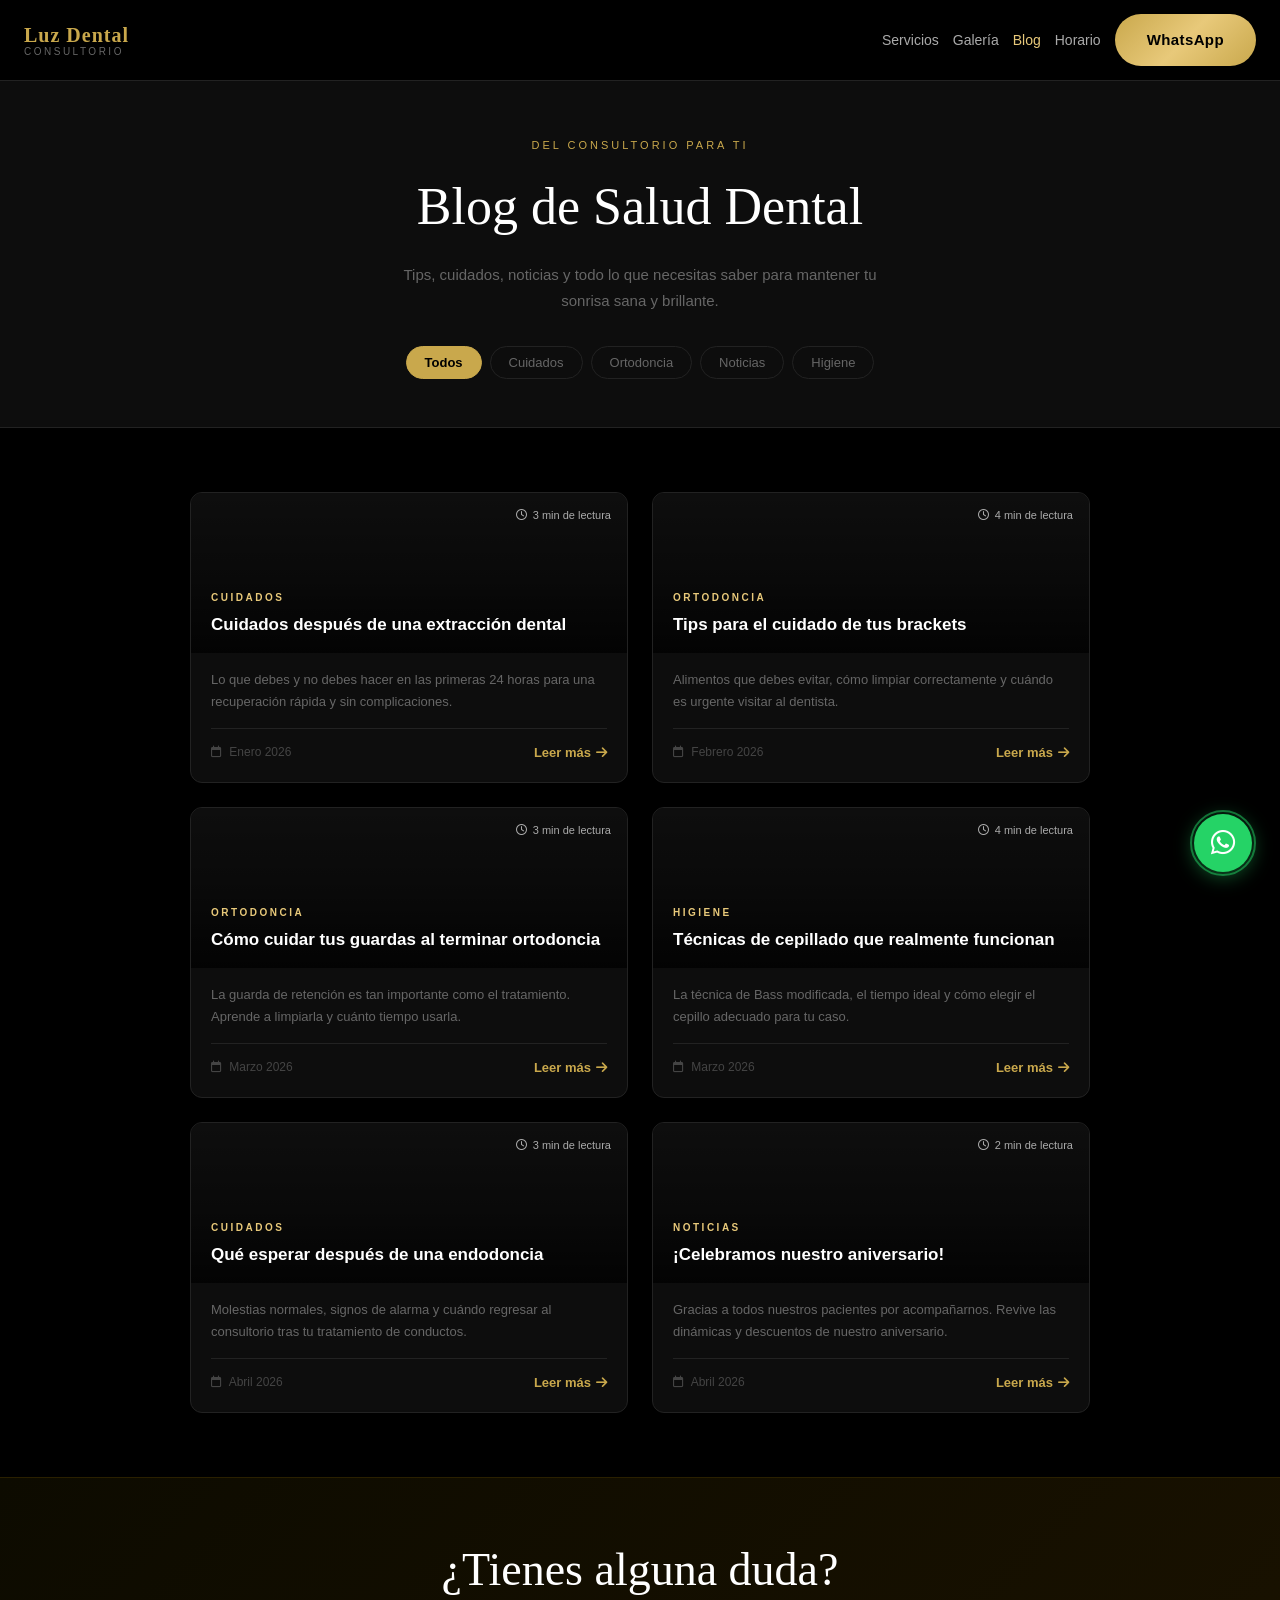
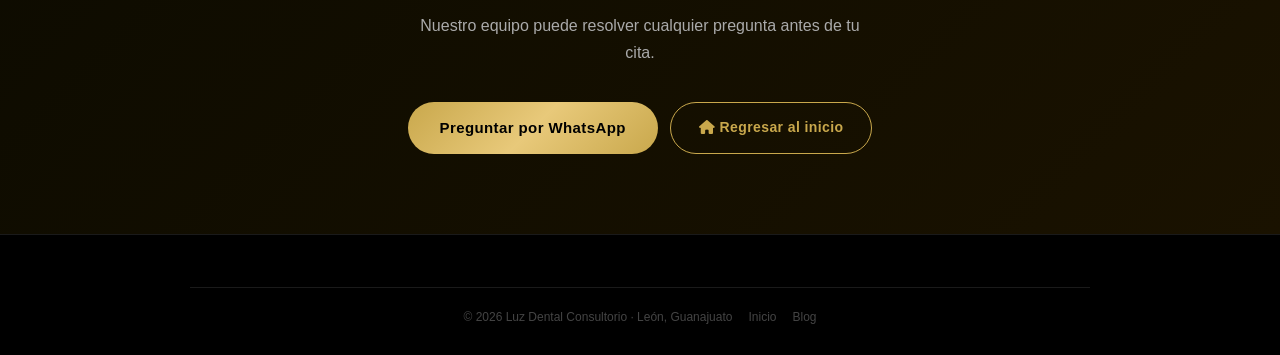
==== commit 8839f321: "Se agregan nuevas imagenes de servicios y se agregan imagenes al blog como banner" ====
--- a/blog/index.html
+++ b/blog/index.html
@@ -4,6 +4,7 @@
   <meta charset="UTF-8" />
   <meta name="viewport" content="width=device-width, initial-scale=1.0" />
   <meta name="description" content="Blog de Luz Dental — Tips de salud bucal, cuidados post-tratamiento, ortodoncia y más." />
+  <link rel="icon" type="image/png" href="../img/logo.png" />
   <title>Blog | Luz Dental Consultorio</title>
   <link rel="stylesheet" href="https://cdnjs.cloudflare.com/ajax/libs/font-awesome/6.5.1/css/all.min.css" crossorigin="anonymous" referrerpolicy="no-referrer" />
   <link rel="stylesheet" href="../css/variables.css" />
@@ -57,9 +58,9 @@
       </button>
       <div class="navbar__menu" id="navbar-menu" role="list">
         <a href="../index.html#servicios" role="listitem">Servicios</a>
-        <a href="../index.html#galeria"   role="listitem">Galería</a>
-        <a href="."                       role="listitem" aria-current="page">Blog</a>
-        <a href="../index.html#horario"   role="listitem">Horario</a>
+        <a href="../index.html#galeria" role="listitem">Galería</a>
+        <a href="." role="listitem" aria-current="page">Blog</a>
+        <a href="../index.html#horario" role="listitem">Horario</a>
         <a class="btn-gold" href="https://wa.me/524772163979" target="_blank" rel="noopener noreferrer" role="listitem">WhatsApp</a>
       </div>
     </div>
@@ -75,11 +76,11 @@
       <h1 class="blog-hero__title">Blog de Salud Dental</h1>
       <p class="blog-hero__desc">Tips, cuidados, noticias y todo lo que necesitas saber para mantener tu sonrisa sana y brillante.</p>
       <div class="blog-filters" role="list" aria-label="Filtrar por categoría">
-        <button class="filter-btn active" data-filter="all"       role="listitem">Todos</button>
-        <button class="filter-btn"        data-filter="cuidados"  role="listitem">Cuidados</button>
-        <button class="filter-btn"        data-filter="ortodoncia" role="listitem">Ortodoncia</button>
-        <button class="filter-btn"        data-filter="noticias"  role="listitem">Noticias</button>
-        <button class="filter-btn"        data-filter="higiene"   role="listitem">Higiene</button>
+        <button class="filter-btn active" data-filter="all" role="listitem">Todos</button>
+        <button class="filter-btn" data-filter="cuidados" role="listitem">Cuidados</button>
+        <button class="filter-btn" data-filter="ortodoncia" role="listitem">Ortodoncia</button>
+        <button class="filter-btn" data-filter="noticias" role="listitem">Noticias</button>
+        <button class="filter-btn" data-filter="higiene" role="listitem">Higiene</button>
       </div>
     </div>
   </section>
@@ -97,40 +98,13 @@
           data-tag="Cuidados"
           data-date="Enero 2026"
           data-thumb="extraccion"
-          data-content="
-            <h3>Las primeras 24 horas son clave</h3>
-            <p>Después de una extracción dental, tu cuerpo forma un coágulo en el alvéolo (el hueco que deja el diente). Ese coágulo es esencial para una buena cicatrización — protegerlo es tu prioridad.</p>
-
-            <h3>✅ Lo que SÍ debes hacer</h3>
-            <ul>
-              <li>Muerde la gasa que te dio el dentista durante <strong>30–45 minutos</strong> con presión constante.</li>
-              <li>Aplica hielo envuelto en tela en la mejilla: <strong>15 min sí, 15 min no</strong>, durante las primeras 2 horas.</li>
-              <li>Come alimentos suaves y fríos: yogur, helado, puré, gelatina.</li>
-              <li>Toma los medicamentos indicados aunque no sientas dolor todavía.</li>
-              <li>Descansa el día de la extracción — evita actividad física intensa.</li>
-            </ul>
-
-            <h3>❌ Lo que NO debes hacer</h3>
-            <ul>
-              <li><strong>No uses popote</strong> — la succión puede desprender el coágulo.</li>
-              <li>No enjuagues fuerte ni escupas con fuerza las primeras 24 h.</li>
-              <li>No fumes — el tabaco interfiere con la cicatrización y puede causar alveolitis.</li>
-              <li>No comas alimentos calientes, duros o picantes el primer día.</li>
-              <li>No toques la herida con la lengua ni con los dedos.</li>
-            </ul>
-
-            <h3>⚠️ Señales de alarma</h3>
-            <p>Regresa al consultorio si presentas: dolor intenso que aumenta después del 3.er día, sangrado que no cede, fiebre, mal sabor persistente o hinchazón que empeora. Puede ser una <em>alveolitis</em> — tratable fácilmente si se atiende a tiempo.</p>
-
-            <h3>¿Cuándo sana por completo?</h3>
-            <p>La encía cierra visualmente en <strong>1–2 semanas</strong>. El hueso se regenera completamente en <strong>3–6 meses</strong>. Durante ese tiempo es ideal planear la colocación de un implante si es necesario.</p>
-          "
+          data-content="<p class=&quot;article-img-caption&quot;>Procedimiento de extracción dental</p>  <div class=&quot;info-grid&quot;>   <div class=&quot;info-grid__item&quot;>    <span class=&quot;info-grid__icon&quot;>🩸</span>    <span class=&quot;info-grid__label&quot;>Coágulo</span>    <span class=&quot;info-grid__value&quot;>No tocarlo</span>   </div>   <div class=&quot;info-grid__item&quot;>    <span class=&quot;info-grid__icon&quot;>🧊</span>    <span class=&quot;info-grid__label&quot;>Hielo</span>    <span class=&quot;info-grid__value&quot;>15 min sí / 15 no</span>   </div>   <div class=&quot;info-grid__item&quot;>    <span class=&quot;info-grid__icon&quot;>🥣</span>    <span class=&quot;info-grid__label&quot;>Alimentación</span>    <span class=&quot;info-grid__value&quot;>Suave y fría</span>   </div>   <div class=&quot;info-grid__item&quot;>    <span class=&quot;info-grid__icon&quot;>⏱️</span>    <span class=&quot;info-grid__label&quot;>Gasa</span>    <span class=&quot;info-grid__value&quot;>30–45 minutos</span>   </div>  </div>  <h3>✅ Lo que SÍ debes hacer</h3>  <ul>   <li>Muerde la gasa durante <strong>30–45 minutos</strong> con presión constante.</li>   <li>Aplica hielo en la mejilla: <strong>15 min sí, 15 min no</strong> por 2 horas.</li>   <li>Come alimentos suaves y fríos: yogur, helado, puré, gelatina.</li>   <li>Toma los medicamentos aunque no sientas dolor todavía.</li>   <li>Descansa el día de la extracción.</li>  </ul>  <h3>❌ Lo que NO debes hacer</h3>  <div class=&quot;info-card&quot;>   <span class=&quot;info-card__title&quot;>⚠️ Prohibido las primeras 24 h</span>   <ul>    <li><strong>No uses popote</strong> — la succión despega el coágulo.</li>    <li>No enjuagues ni escupas con fuerza.</li>    <li>No fumes — provoca alveolitis.</li>    <li>No comas alimentos calientes, duros o picantes.</li>   </ul>  </div>  <div class=&quot;article-tip&quot;>   <i class=&quot;fa-solid fa-triangle-exclamation&quot;></i>   <strong>Regresa al consultorio si:</strong> dolor que aumenta después del 3.er día, sangrado que no cede, fiebre, o hinchazón que empeora.  </div>  <h3>¿Cuándo sana?</h3>  <p>La encía cierra en <strong>1–2 semanas</strong>. El hueso se regenera completamente en <strong>3–6 meses</strong>.</p> "
         >
           <div class="blog-post-card__thumb blog-thumb--extraccion">
             <span class="blog-thumb__read-time"><i class="fa-regular fa-clock"></i> 3 min de lectura</span>
-          <span class="blog-thumb__category">Cuidados</span>
-          <h2 class="blog-thumb__title">Cuidados después de una extracción dental</h2>
-        </div>
+            <span class="blog-thumb__category">Cuidados</span>
+            <h2 class="blog-thumb__title">Cuidados después de una extracción dental</h2>
+          </div>
           <div class="blog-post-card__body">
             <span class="blog-post-card__tag">Cuidados</span>
             <h2 class="blog-post-card__title">Cuidados después de una extracción dental</h2>
@@ -150,43 +124,13 @@
           data-tag="Ortodoncia"
           data-date="Febrero 2026"
           data-thumb="brackets"
-          data-content="
-            <h3>Tu ortodoncia avanza bien si cuidas tus brackets</h3>
-            <p>Los brackets trabajan 24 horas al día moviéndote los dientes. Pero para que ese movimiento sea eficaz — y termine a tiempo — necesitan que los cuides correctamente.</p>
-
-            <h3>🍎 Alimentos que debes evitar</h3>
-            <ul>
-              <li><strong>Duros:</strong> manzana entera, zanahoria cruda, nueces, hielo, palomitas.</li>
-              <li><strong>Pegajosos:</strong> chicle, caramelo masticable, toffee, dulce de leche.</li>
-              <li><strong>Muy crujientes:</strong> tostadas, nachos, galletas duras.</li>
-            </ul>
-            <p>La regla sencilla: si tienes que morder con fuerza o masticar mucho, córtalo en trozos pequeños o evítalo.</p>
-
-            <h3>🪥 Cómo limpiar correctamente</h3>
-            <ul>
-              <li>Cepilla <strong>después de cada comida</strong> — no solo en las mañanas y noches.</li>
-              <li>Usa cepillo de ortodoncia con cabezal en V o cepillo unipenacho para los espacios entre bracket y encía.</li>
-              <li>El hilo dental con pasahilo o el irrigador oral (tipo Waterpik) son esenciales — el hilo normal no llega bien.</li>
-              <li>Enjuague con flúor antes de dormir.</li>
-            </ul>
-
-            <h3>🚨 Cuándo llamar al consultorio</h3>
-            <ul>
-              <li>Se te despegó un bracket o se cortó un arco.</li>
-              <li>El arco está rozando la mejilla o la lengua (pueden ponerte cera dental mientras).</li>
-              <li>Sientes un dolor que no cede después de 3–4 días de ajuste.</li>
-              <li>Un diente se mueve más rápido o en dirección extraña.</li>
-            </ul>
-
-            <h3>📅 Frecuencia de citas</h3>
-            <p>Las citas de ajuste son cada <strong>4–6 semanas</strong> generalmente. No las pospongas — cada cita perdida puede alargar tu tratamiento.</p>
-          "
+          data-content="<p class=&quot;article-img-caption&quot;>Ortodoncia con brackets metálicos</p>  <p>Los brackets trabajan 24 horas al día moviéndote los dientes. Para que ese movimiento sea eficaz y termine a tiempo, necesitan que los cuides correctamente.</p>  <div class=&quot;info-card&quot;>   <span class=&quot;info-card__title&quot;>🍎 Alimentos que debes evitar</span>   <ul>    <li><strong>Duros:</strong> manzana entera, zanahoria cruda, nueces, hielo, palomitas.</li>    <li><strong>Pegajosos:</strong> chicle, caramelo masticable, toffee, dulce de leche.</li>    <li><strong>Muy crujientes:</strong> tostadas, nachos, galletas duras.</li>   </ul>  </div>  <h3>🪥 Cómo limpiar correctamente</h3>  <div class=&quot;info-grid&quot;>   <div class=&quot;info-grid__item&quot;>    <span class=&quot;info-grid__icon&quot;>🪥</span>    <span class=&quot;info-grid__label&quot;>Cepillado</span>    <span class=&quot;info-grid__value&quot;>Después de cada comida</span>   </div>   <div class=&quot;info-grid__item&quot;>    <span class=&quot;info-grid__icon&quot;>🧵</span>    <span class=&quot;info-grid__label&quot;>Hilo dental</span>    <span class=&quot;info-grid__value&quot;>Con pasahilo</span>   </div>   <div class=&quot;info-grid__item&quot;>    <span class=&quot;info-grid__icon&quot;>💧</span>    <span class=&quot;info-grid__label&quot;>Irrigador oral</span>    <span class=&quot;info-grid__value&quot;>Ideal (Waterpik)</span>   </div>   <div class=&quot;info-grid__item&quot;>    <span class=&quot;info-grid__icon&quot;>🦷</span>    <span class=&quot;info-grid__label&quot;>Enjuague flúor</span>    <span class=&quot;info-grid__value&quot;>Antes de dormir</span>   </div>  </div>  <div class=&quot;article-tip&quot;>   <i class=&quot;fa-solid fa-phone&quot;></i>   <strong>Llama al consultorio si:</strong> se despegó un bracket, el arco roza tu mejilla, o sientes dolor que no cede después de 3–4 días de ajuste.  </div>  <h3>📅 Frecuencia de citas</h3>  <p>Las citas de ajuste son cada <strong>4–6 semanas</strong>. No las pospongas — cada cita perdida puede alargar tu tratamiento.</p> "
         >
           <div class="blog-post-card__thumb blog-thumb--brackets">
             <span class="blog-thumb__read-time"><i class="fa-regular fa-clock"></i> 4 min de lectura</span>
-          <span class="blog-thumb__category">Ortodoncia</span>
-          <h2 class="blog-thumb__title">Tips para el cuidado de tus brackets</h2>
-        </div>
+            <span class="blog-thumb__category">Ortodoncia</span>
+            <h2 class="blog-thumb__title">Tips para el cuidado de tus brackets</h2>
+          </div>
           <div class="blog-post-card__body">
             <span class="blog-post-card__tag">Ortodoncia</span>
             <h2 class="blog-post-card__title">Tips para el cuidado de tus brackets</h2>
@@ -206,41 +150,13 @@
           data-tag="Ortodoncia"
           data-date="Marzo 2026"
           data-thumb="guardas"
-          data-content="
-            <h3>¿Por qué la guarda es tan importante?</h3>
-            <p>Al terminar tu ortodoncia, los dientes todavía <em>quieren</em> regresar a su posición original. La guarda de retención es lo que evita ese movimiento. Sin ella, parte del tratamiento puede perderse en meses.</p>
-
-            <h3>¿Cuánto tiempo debo usarla?</h3>
-            <ul>
-              <li><strong>Primeros 6 meses:</strong> úsala todo el día y toda la noche. Solo quítala para comer y cepillarte.</li>
-              <li><strong>Meses 6–12:</strong> solo por las noches.</li>
-              <li><strong>De ahí en adelante:</strong> muchos dentistas recomiendan usarla de noche indefinidamente.</li>
-            </ul>
-
-            <h3>🧼 Cómo limpiarla correctamente</h3>
-            <ul>
-              <li>Enjuágala con agua fría cada vez que te la quites.</li>
-              <li>Cepíllala con cepillo suave y jabón neutro (no pasta dental — raspa el acrílico).</li>
-              <li>Una vez a la semana, déjala en remojo 10 minutos con pastilla limpiadora para retenedores.</li>
-              <li>Guárdala siempre en su estuche — nunca envuelta en servilleta.</li>
-            </ul>
-
-            <h3>⚠️ Señales de que necesita revisión</h3>
-            <ul>
-              <li>Sientes que aprieta diferente o ya no entra bien — puede indicar movimiento dental.</li>
-              <li>Tiene grietas, está deformada o huele mal a pesar de limpiarla.</li>
-              <li>Te causa dolor o llagas.</li>
-            </ul>
-
-            <h3>¿Cada cuánto se cambia?</h3>
-            <p>Una guarda bien cuidada dura entre <strong>2 y 5 años</strong>. Si la usas correctamente y la limpias bien, no debería dañarse pronto. Trae tu guarda a cada revisión para que el dentista la evalúe.</p>
-          "
+          data-content="<p class=&quot;article-img-caption&quot;>Guarda de retención post-ortodoncia</p>  <p>Al terminar tu ortodoncia, los dientes todavía <em>quieren</em> regresar a su posición original. La guarda de retención es lo que evita ese movimiento.</p>  <div class=&quot;info-grid&quot;>   <div class=&quot;info-grid__item&quot;>    <span class=&quot;info-grid__icon&quot;>📅</span>    <span class=&quot;info-grid__label&quot;>Primeros 6 meses</span>    <span class=&quot;info-grid__value&quot;>Todo el día</span>   </div>   <div class=&quot;info-grid__item&quot;>    <span class=&quot;info-grid__icon&quot;>🌙</span>    <span class=&quot;info-grid__label&quot;>6–12 meses</span>    <span class=&quot;info-grid__value&quot;>Solo de noche</span>   </div>   <div class=&quot;info-grid__item&quot;>    <span class=&quot;info-grid__icon&quot;>♾️</span>    <span class=&quot;info-grid__label&quot;>De por vida</span>    <span class=&quot;info-grid__value&quot;>Noche indefinidamente</span>   </div>   <div class=&quot;info-grid__item&quot;>    <span class=&quot;info-grid__icon&quot;>🔄</span>    <span class=&quot;info-grid__label&quot;>Se cambia cada</span>    <span class=&quot;info-grid__value&quot;>2–5 años</span>   </div>  </div>  <h3>🧼 Cómo limpiarla</h3>  <div class=&quot;info-card&quot;>   <span class=&quot;info-card__title&quot;>Rutina de limpieza</span>   <ul>    <li>Enjuágala con agua fría cada vez que te la quites.</li>    <li>Cepíllala con cepillo suave y <strong>jabón neutro</strong> (no pasta dental — raspa el acrílico).</li>    <li>Una vez a la semana: remojo 10 min con pastilla limpiadora.</li>    <li>Guárdala siempre en su estuche — nunca en servilleta.</li>   </ul>  </div>  <div class=&quot;article-tip&quot;>   <i class=&quot;fa-solid fa-circle-exclamation&quot;></i>   <strong>Revisa tu guarda si:</strong> ya no entra bien, tiene grietas, huele mal, o te causa dolor. Puede indicar que hubo movimiento dental.  </div> "
         >
           <div class="blog-post-card__thumb blog-thumb--guardas">
             <span class="blog-thumb__read-time"><i class="fa-regular fa-clock"></i> 3 min de lectura</span>
-          <span class="blog-thumb__category">Ortodoncia</span>
-          <h2 class="blog-thumb__title">Cómo cuidar tus guardas al terminar ortodoncia</h2>
-        </div>
+            <span class="blog-thumb__category">Ortodoncia</span>
+            <h2 class="blog-thumb__title">Cómo cuidar tus guardas al terminar ortodoncia</h2>
+          </div>
           <div class="blog-post-card__body">
             <span class="blog-post-card__tag">Ortodoncia</span>
             <h2 class="blog-post-card__title">Cómo cuidar tus guardas al terminar ortodoncia</h2>
@@ -260,44 +176,13 @@
           data-tag="Higiene"
           data-date="Marzo 2026"
           data-thumb="cepillado"
-          data-content="
-            <h3>No es cuánto, sino cómo</h3>
-            <p>La mayoría de las personas se cepilla demasiado fuerte y demasiado rápido. Eso desgasta el esmalte y la encía sin limpiar donde más importa. Aquí la técnica que recomiendan los especialistas:</p>
-
-            <h3>🦷 Técnica de Bass modificada (la más recomendada)</h3>
-            <ol>
-              <li>Coloca el cepillo en un <strong>ángulo de 45°</strong> hacia la encía.</li>
-              <li>Haz movimientos <strong>circulares pequeños</strong> de 2–3 dientes a la vez.</li>
-              <li>Luego barre hacia el borde del diente (de la encía hacia fuera).</li>
-              <li>Cepilla también la superficie de masticación con movimientos de atrás hacia adelante.</li>
-              <li>No olvides la cara interna de los dientes frontales — usa el talón del cepillo vertical.</li>
-              <li>Termina con la lengua.</li>
-            </ol>
-
-            <h3>⏱️ Cuánto tiempo</h3>
-            <p><strong>2 minutos mínimo</strong> — divide en cuatro cuadrantes de 30 segundos. Un temporizador o un cepillo eléctrico con sensor te ayuda a cumplirlo sin pensarlo.</p>
-
-            <h3>🛒 Qué cepillo elegir</h3>
-            <ul>
-              <li><strong>Cerdas suaves o extrasuaves</strong> — las medianas y duras lastiman la encía.</li>
-              <li>Cabezal pequeño — llega mejor a los molares traseros.</li>
-              <li>Eléctrico oscilante: estudios muestran hasta 21% más placa removida vs manual.</li>
-              <li>Cambia el cepillo cada <strong>3 meses</strong> o cuando las cerdas se doblen.</li>
-            </ul>
-
-            <h3>💡 Extras que marcan la diferencia</h3>
-            <ul>
-              <li>Hilo dental <strong>antes</strong> de cepillarte — no después.</li>
-              <li>Enjuague con flúor por la noche, no comas ni bebas agua por 30 min.</li>
-              <li>Limpiador de lengua diariamente — elimina bacterias que causan mal aliento.</li>
-            </ul>
-          "
+          data-content="<p class=&quot;article-img-caption&quot;>La técnica importa más que la fuerza</p>  <p>La mayoría de las personas se cepilla demasiado fuerte y demasiado rápido. Eso desgasta el esmalte sin limpiar donde más importa.</p>  <div class=&quot;info-grid&quot;>   <div class=&quot;info-grid__item&quot;>    <span class=&quot;info-grid__icon&quot;>📐</span>    <span class=&quot;info-grid__label&quot;>Ángulo</span>    <span class=&quot;info-grid__value&quot;>45° hacia la encía</span>   </div>   <div class=&quot;info-grid__item&quot;>    <span class=&quot;info-grid__icon&quot;>⏱️</span>    <span class=&quot;info-grid__label&quot;>Duración</span>    <span class=&quot;info-grid__value&quot;>2 minutos mínimo</span>   </div>   <div class=&quot;info-grid__item&quot;>    <span class=&quot;info-grid__icon&quot;>🔁</span>    <span class=&quot;info-grid__label&quot;>Frecuencia</span>    <span class=&quot;info-grid__value&quot;>3 veces al día</span>   </div>   <div class=&quot;info-grid__item&quot;>    <span class=&quot;info-grid__icon&quot;>🛒</span>    <span class=&quot;info-grid__label&quot;>Cambiar cepillo</span>    <span class=&quot;info-grid__value&quot;>Cada 3 meses</span>   </div>  </div>  <h3>🦷 Técnica de Bass modificada</h3>  <div class=&quot;info-card&quot;>   <span class=&quot;info-card__title&quot;>Paso a paso</span>   <ol>    <li>Cepillo a <strong>45°</strong> hacia la encía.</li>    <li>Movimientos <strong>circulares pequeños</strong> de 2–3 dientes a la vez.</li>    <li>Luego barre de la encía hacia el borde del diente.</li>    <li>Cepilla la superficie de masticación de atrás hacia adelante.</li>    <li>Para los dientes frontales internos: usa el talón del cepillo vertical.</li>    <li>Termina con la lengua.</li>   </ol>  </div>  <div class=&quot;article-tip&quot;>   <i class=&quot;fa-solid fa-star&quot;></i>   <strong>Extras que marcan la diferencia:</strong> hilo dental <em>antes</em> de cepillarte, enjuague con flúor por la noche, y limpiador de lengua diariamente.  </div> "
         >
           <div class="blog-post-card__thumb blog-thumb--cepillado">
             <span class="blog-thumb__read-time"><i class="fa-regular fa-clock"></i> 4 min de lectura</span>
-          <span class="blog-thumb__category">Higiene</span>
-          <h2 class="blog-thumb__title">Técnicas de cepillado que realmente funcionan</h2>
-        </div>
+            <span class="blog-thumb__category">Higiene</span>
+            <h2 class="blog-thumb__title">Técnicas de cepillado que realmente funcionan</h2>
+          </div>
           <div class="blog-post-card__body">
             <span class="blog-post-card__tag">Higiene</span>
             <h2 class="blog-post-card__title">Técnicas de cepillado que realmente funcionan</h2>
@@ -317,41 +202,13 @@
           data-tag="Cuidados"
           data-date="Abril 2026"
           data-thumb="endodoncia"
-          data-content="
-            <h3>La endodoncia ya no duele como antes</h3>
-            <p>Gracias a la anestesia moderna y las técnicas actuales, la endodoncia en sí es indolora. El malestar que sientes es <em>después</em> del procedimiento, mientras el tejido sana — y eso es completamente normal.</p>
-
-            <h3>¿Qué es normal sentir?</h3>
-            <ul>
-              <li>Sensibilidad o dolor leve al morder durante <strong>2–5 días</strong>.</li>
-              <li>Inflamación ligera en la encía alrededor del diente.</li>
-              <li>El diente puede sentirse diferente al morder — normal mientras se recupera.</li>
-            </ul>
-            <p>Estos síntomas mejoran gradualmente. Un analgésico como ibuprofeno o paracetamol suele ser suficiente.</p>
-
-            <h3>⚠️ Señales que requieren atención</h3>
-            <ul>
-              <li>Dolor <strong>intenso que aumenta</strong> después del 3.er día (no disminuye).</li>
-              <li>Fiebre mayor a 38°C.</li>
-              <li>Hinchazón visible en la cara o cuello.</li>
-              <li>El diente se mueve o sientes que la corona o temporal se soltó.</li>
-            </ul>
-
-            <h3>🍽️ Qué comer y qué evitar</h3>
-            <ul>
-              <li>Los primeros 2 días: alimentos suaves, templados o fríos. Evita masticar del lado tratado.</li>
-              <li>Evita alimentos muy duros hasta que el diente tenga su corona definitiva.</li>
-            </ul>
-
-            <h3>El paso siguiente: la corona</h3>
-            <p>Un diente con endodoncia pierde humedad y se vuelve más frágil. Por eso, en la mayoría de los casos, se recomienda colocar una <strong>corona de zirconia o porcelana</strong> para protegerlo y devolver su función completa. No lo pospongas — es la inversión que protege tu inversión.</p>
-          "
+          data-content="<p class=&quot;article-img-caption&quot;>Tratamiento de conductos radiculares</p>  <p>Gracias a la anestesia moderna, la endodoncia en sí es indolora. El malestar que sientes es <em>después</em> del procedimiento, mientras el tejido sana — y es completamente normal.</p>  <div class=&quot;info-grid&quot;>   <div class=&quot;info-grid__item&quot;>    <span class=&quot;info-grid__icon&quot;>😌</span>    <span class=&quot;info-grid__label&quot;>Dolor normal</span>    <span class=&quot;info-grid__value&quot;>2–5 días</span>   </div>   <div class=&quot;info-grid__item&quot;>    <span class=&quot;info-grid__icon&quot;>💊</span>    <span class=&quot;info-grid__label&quot;>Analgésico</span>    <span class=&quot;info-grid__value&quot;>Ibuprofeno/Paracetamol</span>   </div>   <div class=&quot;info-grid__item&quot;>    <span class=&quot;info-grid__icon&quot;>🥣</span>    <span class=&quot;info-grid__label&quot;>Alimentación</span>    <span class=&quot;info-grid__value&quot;>Suave los primeros 2 días</span>   </div>   <div class=&quot;info-grid__item&quot;>    <span class=&quot;info-grid__icon&quot;>👑</span>    <span class=&quot;info-grid__label&quot;>Siguiente paso</span>    <span class=&quot;info-grid__value&quot;>Corona protectora</span>   </div>  </div>  <div class=&quot;article-tip&quot;>   <i class=&quot;fa-solid fa-triangle-exclamation&quot;></i>   <strong>Regresa al consultorio si:</strong> dolor intenso que <em>aumenta</em> después del 3.er día, fiebre mayor a 38°C, hinchazón visible, o el diente se mueve.  </div>  <h3>El paso siguiente: la corona</h3>  <div class=&quot;info-card&quot;>   <span class=&quot;info-card__title&quot;>¿Por qué es necesaria la corona?</span>   <p>Un diente con endodoncia pierde humedad y se vuelve frágil. Una corona de zirconia lo protege y devuelve su función completa. No lo pospongas — es la inversión que protege tu inversión.</p>  </div> "
         >
           <div class="blog-post-card__thumb blog-thumb--endodoncia">
             <span class="blog-thumb__read-time"><i class="fa-regular fa-clock"></i> 3 min de lectura</span>
-          <span class="blog-thumb__category">Cuidados</span>
-          <h2 class="blog-thumb__title">Qué esperar después de una endodoncia</h2>
-        </div>
+            <span class="blog-thumb__category">Cuidados</span>
+            <h2 class="blog-thumb__title">Qué esperar después de una endodoncia</h2>
+          </div>
           <div class="blog-post-card__body">
             <span class="blog-post-card__tag">Cuidados</span>
             <h2 class="blog-post-card__title">Qué esperar después de una endodoncia</h2>
@@ -371,34 +228,13 @@
           data-tag="Noticias"
           data-date="Abril 2026"
           data-thumb="aniversario"
-          data-content="
-            <h3>Un año llenos de sonrisas</h3>
-            <p>Este año celebramos un aniversario más de Luz Dental Consultorio. Y no lo celebramos solos — lo celebramos con los pacientes que han confiado en nosotros para cuidar su salud bucal.</p>
-
-            <h3>🎉 Las dinámicas del aniversario</h3>
-            <ul>
-              <li><strong>Sorteo en redes sociales:</strong> los participantes que compartieron nuestra publicación participaron en un kit de higiene dental y una consulta gratuita.</li>
-              <li><strong>Foto del antes y después:</strong> pacientes que compartieron su transformación con nosotros recibieron un descuento en su próxima visita.</li>
-              <li><strong>Trivia dental en Instagram Stories:</strong> preguntas de salud bucal con premios para los más rápidos.</li>
-            </ul>
-
-            <h3>💛 Descuentos especiales del aniversario</h3>
-            <ul>
-              <li>20% de descuento en blanqueamiento dental ese fin de semana.</li>
-              <li>Consulta de revisión sin costo con cualquier tratamiento programado.</li>
-              <li>Descuento especial para pacientes que referían a un amigo o familiar.</li>
-            </ul>
-
-            <h3>Gracias por estar aquí</h3>
-            <p>Cada sonrisa que hemos transformado nos recuerda por qué hacemos lo que hacemos. Seguimos comprometidos con ofrecerte la mejor atención dental, con tecnología de punta, en un ambiente donde te sientas seguro y en confianza.</p>
-            <p>¡Sigamos celebrando juntos muchos años más! 🦷✨</p>
-          "
+          data-content="<p class=&quot;article-img-caption&quot;>¡Gracias por celebrar con nosotros!</p>  <p>Este año celebramos un aniversario más de Luz Dental Consultorio. Lo celebramos con los pacientes que han confiado en nosotros para cuidar su salud bucal.</p>  <div class=&quot;info-card&quot;>   <span class=&quot;info-card__title&quot;>🎉 Dinámicas del aniversario</span>   <ul>    <li><strong>Sorteo en redes:</strong> kit de higiene dental y consulta gratuita.</li>    <li><strong>Foto antes y después:</strong> descuento en próxima visita.</li>    <li><strong>Trivia en Instagram Stories:</strong> premios para los más rápidos.</li>   </ul>  </div>  <div class=&quot;info-grid&quot;>   <div class=&quot;info-grid__item&quot;>    <span class=&quot;info-grid__icon&quot;>✨</span>    <span class=&quot;info-grid__label&quot;>Blanqueamiento</span>    <span class=&quot;info-grid__value&quot;>20% de descuento</span>   </div>   <div class=&quot;info-grid__item&quot;>    <span class=&quot;info-grid__icon&quot;>🔍</span>    <span class=&quot;info-grid__label&quot;>Consulta</span>    <span class=&quot;info-grid__value&quot;>Sin costo</span>   </div>   <div class=&quot;info-grid__item&quot;>    <span class=&quot;info-grid__icon&quot;>👥</span>    <span class=&quot;info-grid__label&quot;>Referidos</span>    <span class=&quot;info-grid__value&quot;>Descuento especial</span>   </div>   <div class=&quot;info-grid__item&quot;>    <span class=&quot;info-grid__icon&quot;>🦷</span>    <span class=&quot;info-grid__label&quot;>Compromiso</span>    <span class=&quot;info-grid__value&quot;>Muchos años más</span>   </div>  </div>  <div class=&quot;article-tip&quot;>   <i class=&quot;fa-solid fa-heart&quot;></i>   Cada sonrisa que hemos transformado nos recuerda por qué hacemos lo que hacemos. ¡Gracias por ser parte de Luz Dental!  </div> "
         >
           <div class="blog-post-card__thumb blog-thumb--aniversario">
             <span class="blog-thumb__read-time"><i class="fa-regular fa-clock"></i> 2 min de lectura</span>
-          <span class="blog-thumb__category">Noticias</span>
-          <h2 class="blog-thumb__title">¡Celebramos nuestro aniversario!</h2>
-        </div>
+            <span class="blog-thumb__category">Noticias</span>
+            <h2 class="blog-thumb__title">¡Celebramos nuestro aniversario!</h2>
+          </div>
           <div class="blog-post-card__body">
             <span class="blog-post-card__tag">Noticias</span>
             <h2 class="blog-post-card__title">¡Celebramos nuestro aniversario!</h2>
@@ -446,4 +282,4 @@
 <script src="../js/main.js"></script>
 <script src="blog.js"></script>
 </body>
-</html>
+</html>
--- a/css/sections.css
+++ b/css/sections.css
@@ -697,7 +697,7 @@
   transform: translateY(-3px);
 }
 
-/* Thumb coloreado — reutiliza las clases blog-thumb--* del blog */
+/* Thumb con imagen */
 .blog-card__thumb {
   position: relative;
   min-height: 150px;
@@ -706,21 +706,47 @@
   justify-content: flex-end;
   padding: 18px 18px 16px;
   transition: filter 0.3s ease;
-}
-
-.blog-card:hover .blog-card__thumb { filter: brightness(1.14); }
+  overflow: hidden;
+
+  background-size: cover;
+  background-position: center center;
+  background-repeat: no-repeat;
+  background-color: #111;
+}
+
+.blog-card__thumb::before {
+  content: '';
+  position: absolute;
+  inset: 0;
+  background: linear-gradient(
+    to top,
+    rgba(0, 0, 0, 0.82) 0%,
+    rgba(0, 0, 0, 0.45) 50%,
+    rgba(0, 0, 0, 0.18) 100%
+  );
+  z-index: 0;
+}
+
+.blog-card:hover .blog-card__thumb {
+  filter: brightness(1.08);
+}
 
 .blog-card__thumb::after {
   content: '';
   position: absolute;
-  bottom: 0; left: 0; right: 0;
+  bottom: 0;
+  left: 0;
+  right: 0;
   height: 2px;
   background: linear-gradient(90deg, var(--color-gold), var(--color-gold-light), var(--color-gold));
   opacity: 0;
   transition: opacity 0.3s ease;
-}
-
-.blog-card:hover .blog-card__thumb::after { opacity: 1; }
+  z-index: 2;
+}
+
+.blog-card:hover .blog-card__thumb::after {
+  opacity: 1;
+}
 
 /* Cuerpo: solo excerpt + "Leer más" */
 .blog-card__body {
@@ -753,16 +779,45 @@
   gap: 8px;
 }
 
-/* Los colores de thumb se importan desde blog.css cuando estén
-   disponibles, pero también los repetimos aquí para el home */
-.blog-thumb--extraccion  { background: linear-gradient(160deg, #3d2400, #1a0e00); }
-.blog-thumb--brackets    { background: linear-gradient(160deg, #1a1a40, #0a0a1f); }
-.blog-thumb--guardas     { background: linear-gradient(160deg, #003320, #001a10); }
-.blog-thumb--cepillado   { background: linear-gradient(160deg, #002040, #001020); }
-.blog-thumb--endodoncia  { background: linear-gradient(160deg, #350030, #1a0015); }
-.blog-thumb--aniversario { background: linear-gradient(160deg, #332a00, #1a1500); }
-
-/* Elementos compartidos con blog.css (se definen aquí para el home) */
+/* Imágenes del thumb */
+.blog-thumb--extraccion {
+  background-image: url('https://images.unsplash.com/photo-1606811841689-23dfddce3e95?w=800&q=80');
+  background-position: center center;
+}
+
+.blog-thumb--brackets {
+  background-image: url('https://images.unsplash.com/photo-1588776814546-daab30f310ce?w=800&q=80');
+  background-position: center center;
+}
+
+.blog-thumb--guardas {
+  background-image: url('https://images.unsplash.com/photo-1607613009820-a29f7bb81c04?w=800&q=80');
+  background-position: center center;
+}
+
+.blog-thumb--cepillado {
+  background-image: url('https://images.unsplash.com/photo-1559305616-3f99cd43e353?w=800&q=80');
+  background-position: center center;
+}
+
+.blog-thumb--endodoncia {
+  background-image: url('https://images.unsplash.com/photo-1609840114035-3c981b782dfe?w=800&q=80');
+  background-position: center center;
+}
+
+.blog-thumb--aniversario {
+  background-image: url('https://images.unsplash.com/photo-1530103862676-de8c9debad1d?w=800&q=80');
+  background-position: center center;
+}
+
+/* Elementos compartidos con blog.css */
+.blog-thumb__category,
+.blog-thumb__title,
+.blog-thumb__read-time {
+  position: relative;
+  z-index: 1;
+}
+
 .blog-thumb__category {
   font-size: 10px;
   letter-spacing: 2.5px;
@@ -783,12 +838,15 @@
 
 .blog-thumb__read-time {
   position: absolute;
-  top: 13px; right: 14px;
+  top: 13px;
+  right: 14px;
   font-size: 11px;
-  color: rgba(255,255,255,0.42);
-}
-
-.blog-thumb__read-time i { margin-right: 3px; }
+  color: rgba(255,255,255,0.65);
+}
+
+.blog-thumb__read-time i {
+  margin-right: 3px;
+}
 
 .blog-preview__footer {
   text-align: center;
@@ -810,4 +868,4 @@
 
 @media (max-width: 400px) {
   .services__grid { grid-template-columns: 1fr; }
-}
+}
--- a/blog/blog.css
+++ b/blog/blog.css
@@ -87,9 +87,11 @@
   transform: translateY(-4px);
 }
 
-.blog-post-card.hidden-card { display: none; }
-
-/* ---- Thumbnail de color — ahora contiene categoría + título ---- */
+.blog-post-card.hidden-card { 
+  display: none; 
+}
+
+/* ---- Thumbnail con imagen de portada ---- */
 .blog-post-card__thumb {
   position: relative;
   width: 100%;
@@ -101,21 +103,70 @@
   justify-content: flex-end;
   padding: 20px 20px 16px;
   transition: filter 0.3s ease;
+
+  background-size: cover;
+  background-position: center center;
+  background-repeat: no-repeat;
+  background-color: #111;
+}
+
+.blog-post-card__thumb::before {
+  content: '';
+  position: absolute;
+  inset: 0;
+  background: linear-gradient(
+    to top,
+    rgba(0, 0, 0, 0.82) 0%,
+    rgba(0, 0, 0, 0.45) 50%,
+    rgba(0, 0, 0, 0.18) 100%
+  );
+  z-index: 0;
 }
 
 .blog-post-card:hover .blog-post-card__thumb {
-  filter: brightness(1.14);
-}
-
-/* Color por categoría */
-.blog-thumb--extraccion  { background: linear-gradient(160deg, #3d2400, #1a0e00); }
-.blog-thumb--brackets    { background: linear-gradient(160deg, #1a1a40, #0a0a1f); }
-.blog-thumb--guardas     { background: linear-gradient(160deg, #003320, #001a10); }
-.blog-thumb--cepillado   { background: linear-gradient(160deg, #002040, #001020); }
-.blog-thumb--endodoncia  { background: linear-gradient(160deg, #350030, #1a0015); }
-.blog-thumb--aniversario { background: linear-gradient(160deg, #332a00, #1a1500); }
-
-/* Categoría dentro del color */
+  filter: brightness(1.08);
+}
+
+/* Imagen por categoría */
+.blog-thumb--extraccion {
+  background-image: url('https://images.unsplash.com/photo-1606811841689-23dfddce3e95?w=800&q=80');
+  background-position: center center;
+}
+
+.blog-thumb--brackets {
+  background-image: url('https://images.unsplash.com/photo-1588776814546-daab30f310ce?w=800&q=80');
+  background-position: center center;
+}
+
+.blog-thumb--guardas {
+  background-image: url('https://images.unsplash.com/photo-1607613009820-a29f7bb81c04?w=800&q=80');
+  background-position: center center;
+}
+
+.blog-thumb--cepillado {
+  background-image: url('https://images.unsplash.com/photo-1559305616-3f99cd43e353?w=800&q=80');
+  background-position: center center;
+}
+
+.blog-thumb--endodoncia {
+  background-image: url('https://images.unsplash.com/photo-1609840114035-3c981b782dfe?w=800&q=80');
+  background-position: center center;
+}
+
+.blog-thumb--aniversario {
+  background-image: url('https://images.unsplash.com/photo-1530103862676-de8c9debad1d?w=800&q=80');
+  background-position: center center;
+}
+
+/* Texto encima de la imagen */
+.blog-thumb__read-time,
+.blog-thumb__category,
+.blog-thumb__title {
+  position: relative;
+  z-index: 1;
+}
+
+/* Categoría dentro del thumb */
 .blog-thumb__category {
   font-size: 10px;
   letter-spacing: 2.5px;
@@ -126,7 +177,7 @@
   display: block;
 }
 
-/* Título dentro del color */
+/* Título dentro del thumb */
 .blog-thumb__title {
   font-size: 17px;
   font-weight: 700;
@@ -141,20 +192,25 @@
   top: 14px;
   right: 16px;
   font-size: 11px;
-  color: rgba(255,255,255,0.45);
-}
-
-.blog-thumb__read-time i { margin-right: 3px; }
+  color: rgba(255,255,255,0.65);
+}
+
+.blog-thumb__read-time i { 
+  margin-right: 3px; 
+}
 
 /* Barra dorada inferior al hover */
 .blog-post-card__thumb::after {
   content: '';
   position: absolute;
-  bottom: 0; left: 0; right: 0;
+  bottom: 0; 
+  left: 0; 
+  right: 0;
   height: 2px;
   background: linear-gradient(90deg, var(--color-gold), var(--color-gold-light), var(--color-gold));
   opacity: 0;
   transition: opacity 0.3s ease;
+  z-index: 2;
 }
 
 .blog-post-card:hover .blog-post-card__thumb::after {
@@ -169,11 +225,15 @@
   flex-direction: column;
 }
 
-/* Tag en el body ya no se necesita — está en el thumb. Ocultarlo. */
-.blog-post-card__tag { display: none; }
-
-/* El título en el body tampoco — está en el thumb. Ocultarlo. */
-.blog-post-card__title { display: none; }
+/* Tag en el body ya no se necesita */
+.blog-post-card__tag { 
+  display: none; 
+}
+
+/* El título en el body tampoco */
+.blog-post-card__title { 
+  display: none; 
+}
 
 .blog-post-card__excerpt {
   font-size: 13px;
@@ -196,7 +256,9 @@
   color: var(--color-text-faint);
 }
 
-.blog-post-card__date i { margin-right: 4px; }
+.blog-post-card__date i { 
+  margin-right: 4px; 
+}
 
 /* Botón "Leer más" */
 .blog-read-btn {
@@ -227,8 +289,13 @@
   padding: 48px 0;
 }
 
-.blog-empty i { margin-right: 8px; }
-.blog-empty.hidden { display: none; }
+.blog-empty i { 
+  margin-right: 8px; 
+}
+
+.blog-empty.hidden { 
+  display: none; 
+}
 
 /* ============================================================
    MODAL DE ARTÍCULO COMPLETO
@@ -244,7 +311,9 @@
   overflow-y: auto;
 }
 
-.article-modal.hidden { display: none; }
+.article-modal.hidden { 
+  display: none; 
+}
 
 .article-modal__backdrop {
   position: fixed;
@@ -297,13 +366,33 @@
   border-color: var(--color-gold);
 }
 
-/* Thumbnail del modal — hereda los mismos colores de categoría */
+/* Thumbnail del modal */
 .article-modal__thumb {
   width: 100%;
-  height: 140px;
-}
-
-/* Los colores .blog-thumb--* aplican aquí también */
+  height: 220px;
+  overflow: hidden;
+  position: relative;
+  display: flex;
+  align-items: flex-end;
+  background: #111;
+}
+
+.article-modal__thumb img {
+  position: absolute;
+  inset: 0;
+  width: 100%;
+  height: 100%;
+  object-fit: cover;
+  display: block;
+}
+
+.article-modal__thumb::after {
+  content: '';
+  position: absolute;
+  inset: 0;
+  background: linear-gradient(to top, rgba(0,0,0,0.6) 0%, transparent 60%);
+  z-index: 1;
+}
 
 /* Cuerpo del modal */
 .article-modal__body {
@@ -336,7 +425,9 @@
   border-bottom: 0.5px solid var(--color-border);
 }
 
-.article-modal__date i { margin-right: 4px; }
+.article-modal__date i { 
+  margin-right: 4px; 
+}
 
 /* Contenido del artículo */
 .article-modal__content {
@@ -353,7 +444,9 @@
   margin: 24px 0 10px;
 }
 
-.article-modal__content h3:first-child { margin-top: 0; }
+.article-modal__content h3:first-child { 
+  margin-top: 0; 
+}
 
 .article-modal__content p {
   margin-bottom: 12px;
@@ -377,6 +470,104 @@
 .article-modal__content em {
   color: var(--color-text-primary);
   font-style: italic;
+}
+
+/* Imagen dentro del artículo */
+.article-img {
+  width: 100%;
+  border-radius: var(--radius-md);
+  margin: 20px 0;
+  display: block;
+  object-fit: cover;
+  max-height: 260px;
+}
+
+.article-img-caption {
+  font-size: 11px;
+  color: var(--color-text-faint);
+  text-align: center;
+  margin-top: -12px;
+  margin-bottom: 20px;
+  letter-spacing: 0.5px;
+}
+
+/* Tarjeta informativa / infografía dentro del artículo */
+.info-card {
+  background: #111;
+  border: 0.5px solid var(--color-border);
+  border-left: 3px solid var(--color-gold);
+  border-radius: var(--radius-sm);
+  padding: 16px 18px;
+  margin: 20px 0;
+}
+
+.info-card__title {
+  font-size: 12px;
+  letter-spacing: 2px;
+  text-transform: uppercase;
+  color: var(--color-gold);
+  margin-bottom: 10px;
+  display: block;
+}
+
+.info-card p,
+.info-card li {
+  font-size: 14px !important;
+  color: var(--color-text-secondary) !important;
+  margin-bottom: 6px !important;
+}
+
+/* Grid de dos columnas para infografías rápidas */
+.info-grid {
+  display: grid;
+  grid-template-columns: 1fr 1fr;
+  gap: 12px;
+  margin: 20px 0;
+}
+
+.info-grid__item {
+  background: #111;
+  border: 0.5px solid var(--color-border);
+  border-radius: var(--radius-sm);
+  padding: 14px;
+  text-align: center;
+}
+
+.info-grid__icon {
+  font-size: 22px;
+  display: block;
+  margin-bottom: 6px;
+}
+
+.info-grid__label {
+  font-size: 11px;
+  color: var(--color-gold);
+  letter-spacing: 1px;
+  text-transform: uppercase;
+  display: block;
+  margin-bottom: 4px;
+}
+
+.info-grid__value {
+  font-size: 14px;
+  color: var(--color-text-primary);
+  font-weight: 600;
+}
+
+/* Alerta / tip destacado */
+.article-tip {
+  background: rgba(201,168,76,0.08);
+  border: 0.5px solid rgba(201,168,76,0.3);
+  border-radius: var(--radius-sm);
+  padding: 14px 16px;
+  margin: 18px 0;
+  font-size: 14px;
+  color: var(--color-gold-light);
+  line-height: 1.6;
+}
+
+.article-tip i { 
+  margin-right: 6px; 
 }
 
 /* CTA al final del artículo */
@@ -388,10 +579,23 @@
 
 /* ---- Responsive ---- */
 @media (max-width: 480px) {
-  .blog-grid { grid-template-columns: 1fr; }
-
-  .article-modal { padding: 12px 8px 32px; }
-  .article-modal__box { margin-top: 8px; }
-  .article-modal__body { padding: 20px 18px 24px; }
-  .article-modal__thumb { height: 150px; }
-}
+  .blog-grid { 
+    grid-template-columns: 1fr; 
+  }
+
+  .article-modal { 
+    padding: 12px 8px 32px; 
+  }
+
+  .article-modal__box { 
+    margin-top: 8px; 
+  }
+
+  .article-modal__body { 
+    padding: 20px 18px 24px; 
+  }
+
+  .article-modal__thumb { 
+    height: 150px; 
+  }
+}
